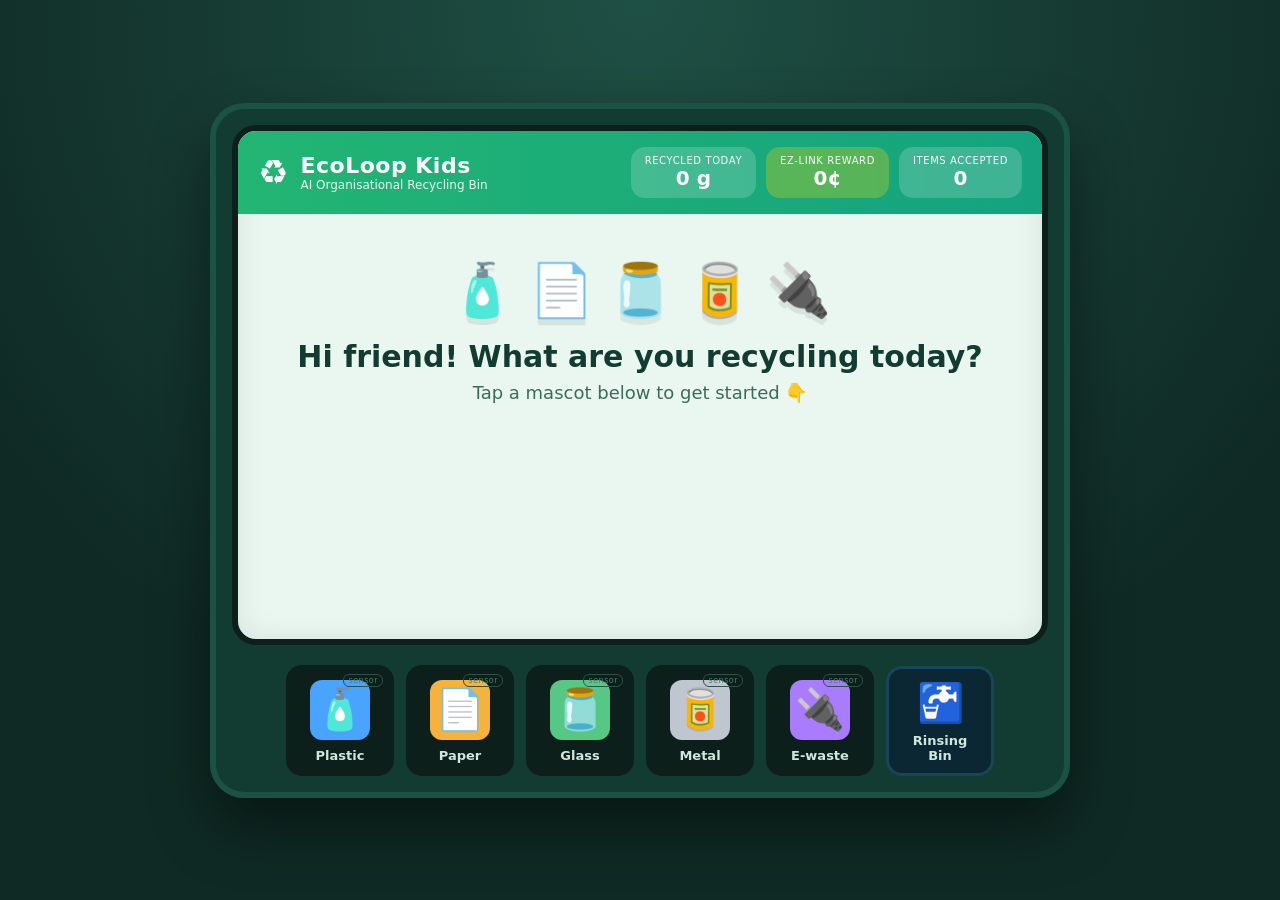
==== digital-prototype/kiosk/index.html @ 12c82b67 "add folder" ====
<!DOCTYPE html>
<html lang="en">
<head>
  <meta charset="UTF-8" />
  <meta name="viewport" content="width=device-width, initial-scale=1.0" />
  <title>EcoLoop Kids | AI Organisational Recycling Bin</title>
  <link rel="stylesheet" href="styles.css" />
</head>
<body>
  <div class="kiosk">
    <!-- ================= SCREEN ================= -->
    <div class="screen" id="screen">

      <!-- Top status bar -->
      <header class="statusbar">
        <div class="brand">
          <span class="leaf">♻️</span>
          <div>
            <h1>EcoLoop Kids</h1>
            <p>AI Organisational Recycling Bin</p>
          </div>
        </div>

        <div class="reward-panel">
          <div class="reward-block">
            <span class="reward-label">Recycled today</span>
            <span class="reward-value"><span id="totalWeight">0</span> g</span>
          </div>
          <div class="reward-block ezlink">
            <span class="reward-label">EZ-Link reward</span>
            <span class="reward-value"><span id="totalCents">0</span>¢</span>
          </div>
          <div class="reward-block count">
            <span class="reward-label">Items accepted</span>
            <span class="reward-value" id="acceptedCount">0</span>
          </div>
        </div>
      </header>

      <!-- Main stage -->
      <main class="stage" id="stage">

        <!-- Idle / welcome view -->
        <section class="view view-welcome active" id="viewWelcome">
          <div class="welcome-mascots">
            <span class="mini-mascot" style="--c:#4aa3ff">🧴</span>
            <span class="mini-mascot" style="--c:#f6b23b">📄</span>
            <span class="mini-mascot" style="--c:#57c785">🫙</span>
            <span class="mini-mascot" style="--c:#c0c6d0">🥫</span>
            <span class="mini-mascot" style="--c:#a97bff">🔌</span>
          </div>
          <h2>Hi friend! What are you recycling today?</h2>
          <p class="hint">Tap a mascot below to get started 👇</p>
        </section>

        <!-- Mascot detail view -->
        <section class="view view-mascot" id="viewMascot">
          <div class="mascot-card">
            <div class="mascot-avatar" id="mascotAvatar">🧴</div>
            <div class="mascot-info">
              <h2 id="mascotName">Pip the Pal</h2>
              <p class="mascot-material" id="mascotMaterial">Plastic</p>
              <p class="mascot-desc" id="mascotDesc"></p>
              <div class="mascot-examples" id="mascotExamples"></div>
            </div>
          </div>

          <!-- Clean choice -->
          <div class="item-check" id="itemCheck">
            <p class="check-q">Is your item clean and empty?</p>
            <div class="check-buttons">
              <button class="btn btn-clean" id="btnClean">✨ Yes, it's clean!</button>
              <button class="btn btn-dirty" id="btnDirty">😬 It's a bit dirty</button>
            </div>
          </div>

          <!-- Dispense (clean path) -->
          <div class="dispense-box hidden" id="dispenseBox">
            <p class="good-choice">🎉 Great choice!</p>
            <button class="btn btn-dispense" id="btnDispense">Click to dispense me!</button>
          </div>

          <!-- Dirty path -->
          <div class="wash-box hidden" id="washBox">
            <p class="dirty-alert" id="dirtyAlert"></p>
            <div class="wash-steps" id="washSteps"></div>
            <button class="btn btn-wash" id="btnWash">🚰 Take me to the rinsing bin</button>
          </div>

          <button class="btn btn-back" id="btnBack">← Back</button>
        </section>

        <!-- Washing animation view -->
        <section class="view view-wash" id="viewWashing">
          <div class="sink">
            <div class="tap">🚰</div>
            <div class="water" id="waterStream"></div>
            <div class="washing-mascot" id="washingMascot">🧴</div>
            <div class="bubbles" id="bubbles"></div>
          </div>
          <h2 id="washingText">Scrub scrub scrub...</h2>
          <div class="wash-progress"><div class="wash-progress-bar" id="washBar"></div></div>
          <button class="btn btn-dispense hidden" id="btnAfterWash">✨ All clean! Dispense me!</button>
        </section>

        <!-- Success / dispensing view -->
        <section class="view view-success" id="viewSuccess">
          <div class="confetti" id="confetti"></div>
          <div class="success-mascot" id="successMascot">🧴</div>
          <h2 id="successText">Thank you!</h2>
          <p class="weigh-line">Weighing... <strong><span id="itemWeight">0</span> g</strong></p>
          <p class="earn-line">You earned <strong>+<span id="itemCents">0</span>¢</strong> on your EZ-Link!</p>
          <div class="bin-open" id="binOpen">
            <div class="bin-lid" id="binLid"></div>
            <div class="bin-body">♻️</div>
          </div>
          <button class="btn btn-again" id="btnAgain">Recycle another item</button>
        </section>

      </main>
    </div>

    <!-- ================= PHYSICAL BINS ================= -->
    <div class="bins" id="bins">
      <div class="bin" data-material="plastic">
        <div class="bin-sensor">sensor</div>
        <div class="bin-face" style="--c:#4aa3ff">🧴</div>
        <span class="bin-label">Plastic</span>
      </div>
      <div class="bin" data-material="paper">
        <div class="bin-sensor">sensor</div>
        <div class="bin-face" style="--c:#f6b23b">📄</div>
        <span class="bin-label">Paper</span>
      </div>
      <div class="bin" data-material="glass">
        <div class="bin-sensor">sensor</div>
        <div class="bin-face" style="--c:#57c785">🫙</div>
        <span class="bin-label">Glass</span>
      </div>
      <div class="bin" data-material="metal">
        <div class="bin-sensor">sensor</div>
        <div class="bin-face" style="--c:#c0c6d0">🥫</div>
        <span class="bin-label">Metal</span>
      </div>
      <div class="bin" data-material="ewaste">
        <div class="bin-sensor">sensor</div>
        <div class="bin-face" style="--c:#a97bff">🔌</div>
        <span class="bin-label">E-waste</span>
      </div>

      <div class="rinse-bin" id="rinseBin">
        <div class="bin-face">🚰</div>
        <span class="bin-label">Rinsing<br>Bin</span>
      </div>
    </div>
  </div>

  <script src="app.js"></script>
</body>
</html>
---- digital-prototype/kiosk/styles.css ----
/* ============ EcoLoop Kids — AI Organisational Recycling Bin ============ */
* { margin: 0; padding: 0; box-sizing: border-box; }

:root {
  --bg: #0f2a24;
  --screen-bg: #eaf7f1;
  --ink: #123b31;
  --plastic: #4aa3ff;
  --paper: #f6b23b;
  --glass: #57c785;
  --metal: #c0c6d0;
  --ewaste: #a97bff;
  --accent: #22b573;
  --danger: #ff5a5a;
}

body {
  font-family: "Baloo 2", "Comic Sans MS", "Trebuchet MS", system-ui, sans-serif;
  background: radial-gradient(circle at 50% 0%, #1f5045 0%, #0f2a24 70%);
  min-height: 100vh;
  display: flex;
  align-items: center;
  justify-content: center;
  padding: 24px;
  color: var(--ink);
}

/* ---------- Kiosk shell ---------- */
.kiosk {
  width: 100%;
  max-width: 860px;
  background: #123b31;
  border-radius: 34px;
  padding: 22px;
  box-shadow: 0 30px 60px rgba(0,0,0,0.45), inset 0 0 0 6px #1c5245;
}

/* ---------- Screen ---------- */
.screen {
  background: var(--screen-bg);
  border-radius: 24px;
  overflow: hidden;
  border: 6px solid #0c1f1a;
  box-shadow: inset 0 0 30px rgba(0,0,0,0.08);
  min-height: 520px;
  display: flex;
  flex-direction: column;
}

/* ---------- Status bar ---------- */
.statusbar {
  display: flex;
  justify-content: space-between;
  align-items: center;
  gap: 12px;
  padding: 16px 20px;
  background: linear-gradient(90deg, #22b573, #14a37f);
  color: #fff;
  flex-wrap: wrap;
}
.brand { display: flex; align-items: center; gap: 12px; }
.brand .leaf { font-size: 34px; }
.brand h1 { font-size: 22px; letter-spacing: .5px; }
.brand p { font-size: 12px; opacity: .9; }

.reward-panel { display: flex; gap: 10px; }
.reward-block {
  background: rgba(255,255,255,0.18);
  border-radius: 14px;
  padding: 8px 14px;
  text-align: center;
  min-width: 84px;
  backdrop-filter: blur(2px);
}
.reward-block.ezlink { background: rgba(255, 214, 0, 0.28); }
.reward-label { display: block; font-size: 10px; text-transform: uppercase; letter-spacing: .6px; opacity: .95; }
.reward-value { display: block; font-size: 20px; font-weight: 800; }

/* ---------- Stage & views ---------- */
.stage { position: relative; flex: 1; padding: 26px; }
.view { display: none; animation: fadeUp .4s ease; }
.view.active { display: block; }

@keyframes fadeUp {
  from { opacity: 0; transform: translateY(14px); }
  to   { opacity: 1; transform: translateY(0); }
}

/* Welcome */
.view-welcome { text-align: center; padding-top: 20px; }
.welcome-mascots { display: flex; justify-content: center; gap: 14px; margin-bottom: 18px; }
.mini-mascot {
  font-size: 52px;
  filter: drop-shadow(0 6px 0 rgba(0,0,0,.08));
  animation: bob 2.4s ease-in-out infinite;
}
.mini-mascot:nth-child(2){ animation-delay:.2s } .mini-mascot:nth-child(3){ animation-delay:.4s }
.mini-mascot:nth-child(4){ animation-delay:.6s } .mini-mascot:nth-child(5){ animation-delay:.8s }
@keyframes bob { 0%,100%{ transform: translateY(0) } 50%{ transform: translateY(-12px) } }
.view-welcome h2 { font-size: 30px; color: var(--ink); margin-bottom: 8px; }
.hint { font-size: 18px; color: #3c6b5e; }

/* Mascot detail */
.mascot-card {
  display: flex; gap: 18px; align-items: center;
  background: #fff; border-radius: 20px; padding: 18px;
  box-shadow: 0 8px 20px rgba(0,0,0,.08);
}
.mascot-avatar {
  font-size: 84px; line-height: 1;
  animation: bob 2s ease-in-out infinite;
  min-width: 96px; text-align: center;
}
.mascot-info h2 { font-size: 26px; }
.mascot-material {
  display: inline-block; font-size: 12px; font-weight: 700;
  color: #fff; padding: 3px 10px; border-radius: 999px; margin: 4px 0 8px;
}
.mascot-desc { font-size: 16px; color: #33564b; line-height: 1.4; }
.mascot-examples { margin-top: 10px; display: flex; flex-wrap: wrap; gap: 6px; }
.example-chip {
  font-size: 12px; background: #eef6f2; color: #2d5a4b;
  padding: 4px 10px; border-radius: 999px; border: 1px solid #d6e8e0;
}

.item-check { margin-top: 20px; text-align: center; }
.check-q { font-size: 20px; font-weight: 700; margin-bottom: 12px; }
.check-buttons { display: flex; gap: 12px; justify-content: center; flex-wrap: wrap; }

.dispense-box, .wash-box { margin-top: 20px; text-align: center; }
.good-choice { font-size: 22px; font-weight: 800; color: var(--accent); margin-bottom: 12px; animation: pop .4s ease; }
@keyframes pop { from{ transform: scale(.6); opacity:0 } to{ transform: scale(1); opacity:1 } }

.dirty-alert {
  font-size: 20px; font-weight: 800; color: var(--danger);
  background: #ffe9e9; border: 2px dashed var(--danger);
  border-radius: 16px; padding: 12px; margin-bottom: 14px; animation: shake .5s;
}
@keyframes shake { 0%,100%{transform:translateX(0)} 25%{transform:translateX(-6px)} 75%{transform:translateX(6px)} }
.wash-steps { text-align: left; max-width: 460px; margin: 0 auto 14px; }
.wash-step {
  display: flex; gap: 10px; align-items: center;
  background: #fff; border-radius: 12px; padding: 10px 14px; margin-bottom: 8px;
  box-shadow: 0 4px 10px rgba(0,0,0,.05); font-size: 15px;
}
.wash-step .num {
  background: var(--plastic); color: #fff; font-weight: 800;
  width: 26px; height: 26px; border-radius: 50%;
  display: grid; place-items: center; flex-shrink: 0;
}

/* ---------- Buttons ---------- */
.btn {
  border: none; cursor: pointer; font-family: inherit;
  font-size: 18px; font-weight: 800; padding: 14px 24px;
  border-radius: 999px; color: #fff; transition: transform .12s ease, filter .12s ease;
  box-shadow: 0 6px 0 rgba(0,0,0,.15);
}
.btn:active { transform: translateY(4px); box-shadow: 0 2px 0 rgba(0,0,0,.15); }
.btn:hover { filter: brightness(1.06); }
.btn-clean { background: var(--accent); }
.btn-dirty { background: #ff9f43; }
.btn-dispense { background: var(--accent); font-size: 22px; padding: 16px 30px; }
.btn-wash { background: #3aa0e0; }
.btn-back {
  margin-top: 18px; background: #cfe0d8; color: #2d5a4b; box-shadow: 0 4px 0 rgba(0,0,0,.08);
  font-size: 15px; padding: 10px 18px;
}
.btn-again { background: var(--accent); margin-top: 18px; }

.hidden { display: none !important; }

/* ---------- Washing view ---------- */
.view-wash { text-align: center; }
.sink {
  position: relative; width: 220px; height: 180px; margin: 0 auto 12px;
  background: #dceef7; border-radius: 0 0 30px 30px;
  border: 4px solid #b7d6e6; overflow: hidden;
}
.tap { position: absolute; top: -6px; left: 50%; transform: translateX(-50%); font-size: 40px; z-index: 3; }
.water {
  position: absolute; top: 34px; left: 50%; transform: translateX(-50%);
  width: 10px; height: 0; background: linear-gradient(#7fc7ec, #4aa3ff);
  border-radius: 6px; z-index: 2;
}
.water.on { animation: pour .1s linear forwards; height: 90px; }
@keyframes pour { to { height: 90px; } }
.washing-mascot { position: absolute; bottom: 20px; left: 50%; transform: translateX(-50%); font-size: 64px; z-index: 2; animation: wiggle .5s ease-in-out infinite; }
@keyframes wiggle { 0%,100%{transform:translateX(-50%) rotate(-8deg)} 50%{transform:translateX(-50%) rotate(8deg)} }
.bubbles span {
  position: absolute; bottom: 30px; width: 14px; height: 14px; border-radius: 50%;
  background: rgba(255,255,255,.8); animation: rise 1.4s ease-in infinite;
}
@keyframes rise { from{ transform: translateY(0); opacity:.9 } to{ transform: translateY(-120px); opacity:0 } }

.wash-progress { width: 260px; height: 16px; background: #d5e8df; border-radius: 999px; margin: 12px auto; overflow: hidden; }
.wash-progress-bar { height: 100%; width: 0; background: linear-gradient(90deg, #4aa3ff, #22b573); transition: width .1s linear; }

/* ---------- Success view ---------- */
.view-success { text-align: center; position: relative; }
.success-mascot { font-size: 90px; animation: pop .5s ease, bob 2s ease-in-out infinite .5s; }
.view-success h2 { font-size: 28px; color: var(--accent); margin: 8px 0; }
.weigh-line { font-size: 18px; color: #33564b; }
.earn-line { font-size: 20px; color: #d98a00; margin-top: 4px; }

.bin-open { position: relative; width: 120px; height: 120px; margin: 16px auto 0; }
.bin-body {
  position: absolute; bottom: 0; width: 120px; height: 92px;
  background: #2f7d68; border-radius: 12px; display: grid; place-items: center;
  font-size: 44px; color: #fff;
}
.bin-lid {
  position: absolute; top: 0; left: 0; width: 120px; height: 22px;
  background: #245e50; border-radius: 8px; transform-origin: left center;
  transition: transform .5s ease;
}
.bin-open.open .bin-lid { transform: rotate(-60deg) translateY(-6px); }

.confetti { position: absolute; inset: 0; pointer-events: none; overflow: hidden; }
.confetti span {
  position: absolute; top: -10px; width: 10px; height: 14px; opacity: .9;
  animation: fall linear forwards;
}
@keyframes fall { to { transform: translateY(420px) rotate(360deg); opacity: 0; } }

/* ---------- Physical bins ---------- */
.bins {
  display: flex; gap: 12px; align-items: flex-end; justify-content: center;
  margin-top: 20px; flex-wrap: wrap;
}
.bin, .rinse-bin {
  position: relative; width: 108px; background: #0c1f1a;
  border-radius: 16px; padding: 12px 8px 10px; text-align: center;
  cursor: pointer; transition: transform .15s ease, box-shadow .2s ease;
  border: 3px solid transparent;
}
.bin:hover, .rinse-bin:hover { transform: translateY(-4px); }
.bin-face { font-size: 40px; display: block; }
.bin .bin-face {
  background: var(--c); width: 60px; height: 60px; margin: 0 auto;
  border-radius: 12px; display: grid; place-items: center;
}
.bin-label { display: block; margin-top: 8px; color: #cfe7dd; font-size: 13px; font-weight: 700; }
.bin-sensor {
  position: absolute; top: 6px; right: 8px; font-size: 8px; color: #4c7d6e;
  border: 1px solid #2c5346; border-radius: 6px; padding: 1px 4px; letter-spacing: .5px;
}
.rinse-bin { background: #0b2733; border-color: #17455a; }
.rinse-bin .bin-face { font-size: 38px; }

/* Active / lit-up bin */
.bin.lit {
  border-color: #ffe14d;
  box-shadow: 0 0 0 4px rgba(255,225,77,.35), 0 0 30px rgba(255,225,77,.6);
  animation: glow 1s ease-in-out infinite alternate;
}
.rinse-bin.lit {
  border-color: #4aa3ff;
  box-shadow: 0 0 0 4px rgba(74,163,255,.35), 0 0 30px rgba(74,163,255,.6);
  animation: glow 1s ease-in-out infinite alternate;
}
@keyframes glow { from{ filter: brightness(1) } to{ filter: brightness(1.25) } }
.bin.sensor-active .bin-sensor { background:#22b573; color:#fff; border-color:#22b573; }

@media (max-width: 640px) {
  .reward-panel { width: 100%; justify-content: space-between; }
  .bin, .rinse-bin { width: 88px; }
  .bin .bin-face { width: 48px; height: 48px; font-size: 30px; }
}
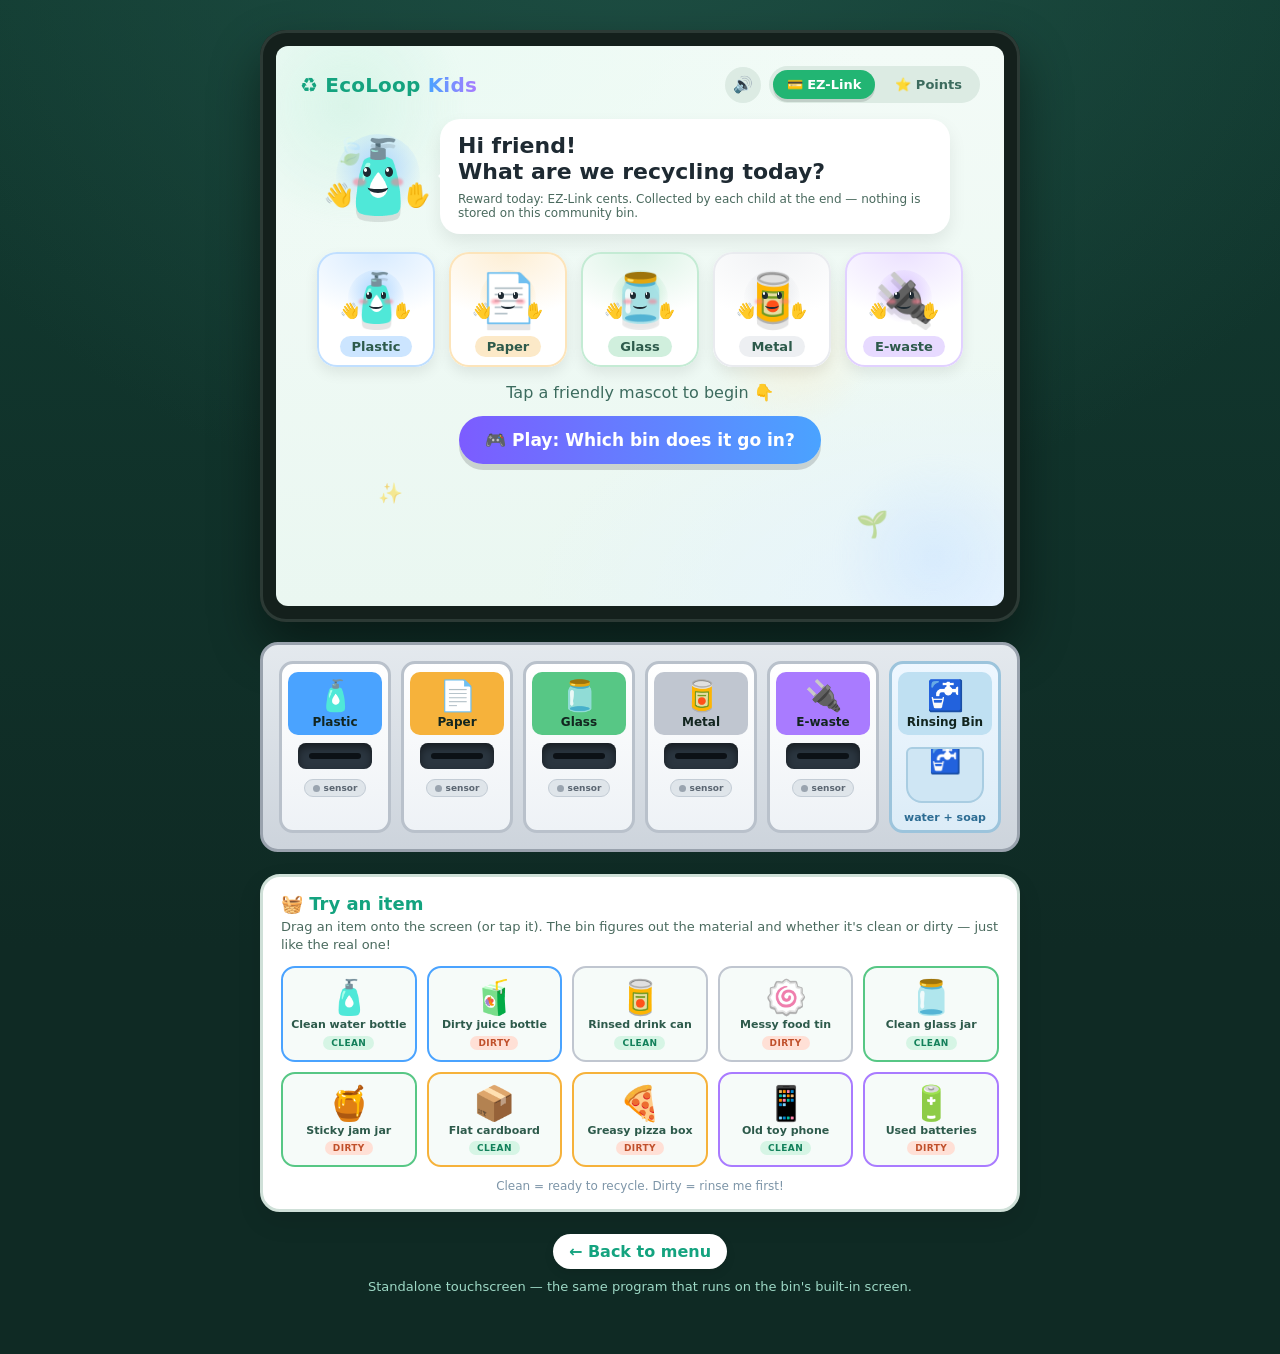
==== commit 17fc376c: "adding a game" ====
--- a/digital-prototype/kiosk/index.html
+++ b/digital-prototype/kiosk/index.html
@@ -3,158 +3,277 @@
 <head>
   <meta charset="UTF-8" />
   <meta name="viewport" content="width=device-width, initial-scale=1.0" />
-  <title>EcoLoop Kids | AI Organisational Recycling Bin</title>
+  <title>EcoLoop Kids | Touchscreen (standalone)</title>
+  <!-- Reuse the exact program styles from the bin screen, then add a standalone frame -->
+  <link rel="stylesheet" href="../bin/bin.css" />
   <link rel="stylesheet" href="styles.css" />
 </head>
-<body>
-  <div class="kiosk">
-    <!-- ================= SCREEN ================= -->
-    <div class="screen" id="screen">
-
-      <!-- Top status bar -->
-      <header class="statusbar">
-        <div class="brand">
-          <span class="leaf">♻️</span>
-          <div>
-            <h1>EcoLoop Kids</h1>
-            <p>AI Organisational Recycling Bin</p>
+<body class="kiosk-standalone">
+  <div class="kiosk-shell">
+
+    <!-- The standalone touchscreen mirrors the bin's built-in screen 1:1 -->
+    <div class="screen-bezel">
+      <div class="screen-glass" id="screenGlass">
+
+        <!-- ===== PROGRAM (identical to the bin screen) ===== -->
+        <div class="program" id="program">
+
+          <!-- Soft animated backdrop shared by all screens -->
+          <div class="scr-bg" aria-hidden="true">
+            <span class="blob b1"></span>
+            <span class="blob b2"></span>
+            <span class="blob b3"></span>
+            <span class="float f1">🍃</span>
+            <span class="float f2">♻️</span>
+            <span class="float f3">✨</span>
+            <span class="float f4">🌱</span>
           </div>
-        </div>
-
-        <div class="reward-panel">
-          <div class="reward-block">
-            <span class="reward-label">Recycled today</span>
-            <span class="reward-value"><span id="totalWeight">0</span> g</span>
-          </div>
-          <div class="reward-block ezlink">
-            <span class="reward-label">EZ-Link reward</span>
-            <span class="reward-value"><span id="totalCents">0</span>¢</span>
-          </div>
-          <div class="reward-block count">
-            <span class="reward-label">Items accepted</span>
-            <span class="reward-value" id="acceptedCount">0</span>
-          </div>
-        </div>
-      </header>
-
-      <!-- Main stage -->
-      <main class="stage" id="stage">
-
-        <!-- Idle / welcome view -->
-        <section class="view view-welcome active" id="viewWelcome">
-          <div class="welcome-mascots">
-            <span class="mini-mascot" style="--c:#4aa3ff">🧴</span>
-            <span class="mini-mascot" style="--c:#f6b23b">📄</span>
-            <span class="mini-mascot" style="--c:#57c785">🫙</span>
-            <span class="mini-mascot" style="--c:#c0c6d0">🥫</span>
-            <span class="mini-mascot" style="--c:#a97bff">🔌</span>
-          </div>
-          <h2>Hi friend! What are you recycling today?</h2>
-          <p class="hint">Tap a mascot below to get started 👇</p>
-        </section>
-
-        <!-- Mascot detail view -->
-        <section class="view view-mascot" id="viewMascot">
-          <div class="mascot-card">
-            <div class="mascot-avatar" id="mascotAvatar">🧴</div>
-            <div class="mascot-info">
-              <h2 id="mascotName">Pip the Pal</h2>
-              <p class="mascot-material" id="mascotMaterial">Plastic</p>
-              <p class="mascot-desc" id="mascotDesc"></p>
-              <div class="mascot-examples" id="mascotExamples"></div>
-            </div>
-          </div>
-
-          <!-- Clean choice -->
-          <div class="item-check" id="itemCheck">
-            <p class="check-q">Is your item clean and empty?</p>
-            <div class="check-buttons">
-              <button class="btn btn-clean" id="btnClean">✨ Yes, it's clean!</button>
-              <button class="btn btn-dirty" id="btnDirty">😬 It's a bit dirty</button>
-            </div>
-          </div>
-
-          <!-- Dispense (clean path) -->
-          <div class="dispense-box hidden" id="dispenseBox">
-            <p class="good-choice">🎉 Great choice!</p>
-            <button class="btn btn-dispense" id="btnDispense">Click to dispense me!</button>
-          </div>
-
-          <!-- Dirty path -->
-          <div class="wash-box hidden" id="washBox">
-            <p class="dirty-alert" id="dirtyAlert"></p>
-            <div class="wash-steps" id="washSteps"></div>
-            <button class="btn btn-wash" id="btnWash">🚰 Take me to the rinsing bin</button>
-          </div>
-
-          <button class="btn btn-back" id="btnBack">← Back</button>
-        </section>
-
-        <!-- Washing animation view -->
-        <section class="view view-wash" id="viewWashing">
-          <div class="sink">
-            <div class="tap">🚰</div>
-            <div class="water" id="waterStream"></div>
-            <div class="washing-mascot" id="washingMascot">🧴</div>
-            <div class="bubbles" id="bubbles"></div>
-          </div>
-          <h2 id="washingText">Scrub scrub scrub...</h2>
-          <div class="wash-progress"><div class="wash-progress-bar" id="washBar"></div></div>
-          <button class="btn btn-dispense hidden" id="btnAfterWash">✨ All clean! Dispense me!</button>
-        </section>
-
-        <!-- Success / dispensing view -->
-        <section class="view view-success" id="viewSuccess">
-          <div class="confetti" id="confetti"></div>
-          <div class="success-mascot" id="successMascot">🧴</div>
-          <h2 id="successText">Thank you!</h2>
-          <p class="weigh-line">Weighing... <strong><span id="itemWeight">0</span> g</strong></p>
-          <p class="earn-line">You earned <strong>+<span id="itemCents">0</span>¢</strong> on your EZ-Link!</p>
-          <div class="bin-open" id="binOpen">
-            <div class="bin-lid" id="binLid"></div>
-            <div class="bin-body">♻️</div>
-          </div>
-          <button class="btn btn-again" id="btnAgain">Recycle another item</button>
-        </section>
-
-      </main>
-    </div>
-
-    <!-- ================= PHYSICAL BINS ================= -->
-    <div class="bins" id="bins">
-      <div class="bin" data-material="plastic">
-        <div class="bin-sensor">sensor</div>
-        <div class="bin-face" style="--c:#4aa3ff">🧴</div>
-        <span class="bin-label">Plastic</span>
-      </div>
-      <div class="bin" data-material="paper">
-        <div class="bin-sensor">sensor</div>
-        <div class="bin-face" style="--c:#f6b23b">📄</div>
-        <span class="bin-label">Paper</span>
-      </div>
-      <div class="bin" data-material="glass">
-        <div class="bin-sensor">sensor</div>
-        <div class="bin-face" style="--c:#57c785">🫙</div>
-        <span class="bin-label">Glass</span>
-      </div>
-      <div class="bin" data-material="metal">
-        <div class="bin-sensor">sensor</div>
-        <div class="bin-face" style="--c:#c0c6d0">🥫</div>
-        <span class="bin-label">Metal</span>
-      </div>
-      <div class="bin" data-material="ewaste">
-        <div class="bin-sensor">sensor</div>
-        <div class="bin-face" style="--c:#a97bff">🔌</div>
-        <span class="bin-label">E-waste</span>
-      </div>
-
-      <div class="rinse-bin" id="rinseBin">
-        <div class="bin-face">🚰</div>
-        <span class="bin-label">Rinsing<br>Bin</span>
+
+          <!-- Floating "Good job!" praise pop -->
+          <div class="praise-pop" id="praisePop" aria-live="polite"></div>
+
+          <!-- IDLE / WELCOME -->
+          <section class="view view-idle active" id="view-idle">
+            <div class="scr-topline">
+              <span class="scr-logo">♻️ EcoLoop <span class="logo-kids">Kids</span></span>
+              <div class="topline-right">
+                <button class="sound-btn" id="soundBtn" aria-label="Sound on">🔊</button>
+                <div class="mode-toggle" title="Choose the reward for today">
+                  <button class="mode-btn on" data-mode="ezlink">💳 EZ-Link</button>
+                  <button class="mode-btn" data-mode="points">⭐ Points</button>
+                </div>
+              </div>
+            </div>
+
+            <div class="welcome-hero">
+              <div class="hero-char" id="heroChar"></div>
+              <div class="hero-speech">
+                <h2 class="welcome-title">Hi friend! <br>What are we recycling today?</h2>
+                <p class="mode-note" id="modeNote"></p>
+              </div>
+            </div>
+
+            <div class="welcome-mascots">
+              <button class="welcome-item" data-open="plastic" style="--c:#4aa3ff">
+                <span class="welcome-char" data-open="plastic"></span>
+                <span class="welcome-label">Plastic</span>
+              </button>
+              <button class="welcome-item" data-open="paper" style="--c:#f6b23b">
+                <span class="welcome-char" data-open="paper"></span>
+                <span class="welcome-label">Paper</span>
+              </button>
+              <button class="welcome-item" data-open="glass" style="--c:#57c785">
+                <span class="welcome-char" data-open="glass"></span>
+                <span class="welcome-label">Glass</span>
+              </button>
+              <button class="welcome-item" data-open="metal" style="--c:#c0c6d0">
+                <span class="welcome-char" data-open="metal"></span>
+                <span class="welcome-label">Metal</span>
+              </button>
+              <button class="welcome-item" data-open="ewaste" style="--c:#a97bff">
+                <span class="welcome-char" data-open="ewaste"></span>
+                <span class="welcome-label">E-waste</span>
+              </button>
+            </div>
+            <p class="hint">Tap a friendly mascot to begin 👇</p>
+
+            <div class="idle-actions">
+              <button class="btn btn-game" id="btnPlayGame">🎮 Play: Which bin does it go in?</button>
+            </div>
+          </section>
+
+          <!-- MASCOT DETAIL -->
+          <section class="view view-mascot" id="view-mascot">
+            <div class="mascot-card">
+              <div class="mascot-char" id="mascotChar"></div>
+              <div class="mascot-info">
+                <h2 id="mascotName">Pip the Pal</h2>
+                <span class="mascot-material" id="mascotMaterial">Plastic</span>
+                <p class="mascot-desc" id="mascotDesc"></p>
+                <div class="mascot-examples" id="mascotExamples"></div>
+              </div>
+            </div>
+
+            <!-- How to spot this material -->
+            <div class="identify-card">
+              <span class="identify-icon">🔍</span>
+              <div>
+                <span class="identify-label">How to spot me</span>
+                <div class="clue-chips" id="clueChips"></div>
+                <p class="identify-text" id="identifyText"></p>
+              </div>
+            </div>
+
+            <!-- Daily fun fact -->
+            <div class="fact-card">
+              <span class="fact-star">💡</span>
+              <div>
+                <span class="fact-label">Fun fact of the day</span>
+                <p class="fact-text" id="factText"></p>
+              </div>
+            </div>
+
+            <!-- Clean choice -->
+            <div class="item-check" id="itemCheck">
+              <p class="check-q">Is your item clean and empty?</p>
+              <div class="check-buttons">
+                <button class="btn btn-clean" id="btnClean">✨ Yes, it's clean!</button>
+                <button class="btn btn-dirty" id="btnDirty">😬 A bit dirty</button>
+              </div>
+            </div>
+
+            <!-- Clean -> dispense -->
+            <div class="dispense-box hidden" id="dispenseBox">
+              <p class="good-choice">🎉 Great choice!</p>
+              <button class="btn btn-dispense" id="btnDispense">Pop me in the bin!</button>
+            </div>
+
+            <!-- Dirty -> wash -->
+            <div class="wash-box hidden" id="washBox">
+              <p class="dirty-alert" id="dirtyAlert"></p>
+              <div class="wash-steps" id="washSteps"></div>
+              <button class="btn btn-wash" id="btnWash">🚰 Take me to the rinsing bin</button>
+            </div>
+
+            <button class="btn btn-back" id="btnBack">← Back</button>
+          </section>
+
+          <!-- SORTING MINI-GAME: "Which bin does it go in?" -->
+          <section class="view view-game" id="view-game">
+            <div class="game-top">
+              <h2 class="game-title">Which bin does it go in?</h2>
+              <div class="game-score">
+                <span class="game-stars" id="gameStars"></span>
+                <span class="game-star-label" id="gameStarLabel">Sort to earn stars!</span>
+              </div>
+            </div>
+
+            <div class="game-item-card">
+              <span class="game-item-emoji" id="gameItemEmoji">🧴</span>
+              <span class="game-item-label" id="gameItemLabel">Clean water bottle</span>
+            </div>
+
+            <p class="game-ask">Tap the material you think it is 👇</p>
+            <div class="game-choices" id="gameChoices"></div>
+
+            <p class="game-feedback" id="gameFeedback" aria-live="polite"></p>
+
+            <div class="game-buttons">
+              <button class="btn btn-dispense hidden" id="gameNext">Next item →</button>
+              <button class="btn btn-back" id="gameExit">← Done playing</button>
+            </div>
+          </section>
+
+          <!-- WASHING -->
+          <section class="view view-washing" id="view-washing">
+            <div class="sink">
+              <div class="tap">🚰</div>
+              <div class="water" id="waterStream"></div>
+              <div class="washing-char" id="washingChar"></div>
+              <div class="bubbles" id="bubbles"></div>
+            </div>
+            <h2 id="washingText">Scrub scrub scrub...</h2>
+            <div class="wash-progress"><div class="wash-progress-bar" id="washBar"></div></div>
+            <button class="btn btn-dispense hidden" id="btnAfterWash">✨ All clean! Pop me in!</button>
+          </section>
+
+          <!-- REWARD (weighed, not yet collected) -->
+          <section class="view view-reward" id="view-reward">
+            <div class="confetti" id="confetti"></div>
+            <div class="reward-char" id="rewardChar"></div>
+            <h2 id="rewardText">Thank you!</h2>
+            <p class="weigh-line">Weighing... <strong><span id="itemWeight">0</span> g</strong></p>
+            <div class="reward-earned">
+              <span class="reward-earned-label" id="rewardValueLabel">EZ-Link cents</span>
+              <span class="reward-earned-value">+<span id="itemReward">0</span></span>
+            </div>
+            <button class="btn btn-again" id="btnToCollect">Collect my reward →</button>
+          </section>
+
+          <!-- COLLECT INCENTIVE INTERFACE -->
+          <section class="view view-collect" id="view-collect">
+            <div class="collect-icon" id="collectIcon">💳</div>
+            <h2 id="collectTitle">Tap your EZ-Link card</h2>
+            <p class="collect-how" id="collectHow"></p>
+            <div class="collect-amount-wrap">
+              <span class="collect-amount-label">Ready to collect</span>
+              <span class="collect-amount" id="collectAmount">0</span>
+            </div>
+            <div class="collect-reader" id="collectReader">
+              <div class="reader-pad">📡</div>
+              <span class="reader-hint">reader</span>
+            </div>
+            <button class="btn btn-dispense" id="btnDoCollect">Collect my reward</button>
+            <p class="community-note">This is a shared community bin — rewards are not stored here.</p>
+          </section>
+
+          <!-- DONE -->
+          <section class="view view-done" id="view-done">
+            <div class="confetti" id="confettiDone"></div>
+            <div class="done-char" id="doneChar"></div>
+            <h2 class="done-h" id="doneMsg">Collected!</h2>
+            <p class="done-sub" id="doneSub"></p>
+            <button class="btn btn-again" id="btnAgain">🔁 Recycle another item</button>
+          </section>
+
+        </div>
+        <!-- ===== /PROGRAM ===== -->
+
       </div>
     </div>
+
+    <!-- Compact bin strip: the program's stations live here so the same
+         logic (light up, open slot, rinsing) works on the standalone too. -->
+    <div class="bin-strip">
+      <div class="bin-row" id="binRow">
+        <div class="station" data-material="plastic" style="--c:#4aa3ff">
+          <div class="station-head"><span class="station-emoji">🧴</span><span class="station-name">Plastic</span></div>
+          <div class="station-slot"><span class="slot-mouth"></span></div>
+          <div class="sensor"><span class="sensor-dot"></span>sensor</div>
+        </div>
+        <div class="station" data-material="paper" style="--c:#f6b23b">
+          <div class="station-head"><span class="station-emoji">📄</span><span class="station-name">Paper</span></div>
+          <div class="station-slot"><span class="slot-mouth"></span></div>
+          <div class="sensor"><span class="sensor-dot"></span>sensor</div>
+        </div>
+        <div class="station" data-material="glass" style="--c:#57c785">
+          <div class="station-head"><span class="station-emoji">🫙</span><span class="station-name">Glass</span></div>
+          <div class="station-slot"><span class="slot-mouth"></span></div>
+          <div class="sensor"><span class="sensor-dot"></span>sensor</div>
+        </div>
+        <div class="station" data-material="metal" style="--c:#c0c6d0">
+          <div class="station-head"><span class="station-emoji">🥫</span><span class="station-name">Metal</span></div>
+          <div class="station-slot"><span class="slot-mouth"></span></div>
+          <div class="sensor"><span class="sensor-dot"></span>sensor</div>
+        </div>
+        <div class="station" data-material="ewaste" style="--c:#a97bff">
+          <div class="station-head"><span class="station-emoji">🔌</span><span class="station-name">E-waste</span></div>
+          <div class="station-slot"><span class="slot-mouth"></span></div>
+          <div class="sensor"><span class="sensor-dot"></span>sensor</div>
+        </div>
+        <div class="station rinse" data-material="rinse">
+          <div class="station-head"><span class="station-emoji">🚰</span><span class="station-name">Rinsing Bin</span></div>
+          <div class="sink-basin"><div class="tap">🚰</div><div class="sink-water" id="sinkWater"></div></div>
+          <div class="rinse-note">water + soap</div>
+        </div>
+      </div>
+    </div>
+
+    <!-- Practice item tray (same as the bin) -->
+    <aside class="tray-panel">
+      <div class="tray-header">
+        <h3>🧺 Try an item</h3>
+        <p>Drag an item onto the screen (or tap it). The bin figures out the material and whether it's clean or dirty — just like the real one!</p>
+      </div>
+      <div class="item-tray" id="itemTray"></div>
+      <p class="tray-hint">Clean = ready to recycle. Dirty = rinse me first!</p>
+    </aside>
+
+    <a class="home-link" href="../index.html">← Back to menu</a>
+    <p class="caption">Standalone touchscreen — the same program that runs on the bin's built-in screen.</p>
   </div>
 
-  <script src="app.js"></script>
+  <!-- Reuse the exact program logic from the bin screen -->
+  <script src="../bin/bin.js"></script>
 </body>
 </html>
--- a/digital-prototype/bin/bin.css
+++ b/digital-prototype/bin/bin.css
@@ -0,0 +1,748 @@
+/* ========= EcoLoop Kids — Community Recycling Bin (digital render) ========= */
+* { margin: 0; padding: 0; box-sizing: border-box; }
+
+:root {
+  --metal-1: #cfd6de;
+  --metal-2: #aeb6c0;
+  --metal-3: #8b95a1;
+  --ink: #1e2a32;
+  --screen-bg: #eaf7f1;
+  --accent: #22b573;
+  --danger: #ff5a5a;
+}
+
+body {
+  font-family: "Baloo 2", "Comic Sans MS", "Trebuchet MS", system-ui, sans-serif;
+  background: linear-gradient(#dff1fb 0%, #eaf7f1 55%, #f3efee 100%);
+  min-height: 100vh;
+  color: var(--ink);
+  display: flex;
+  justify-content: center;
+}
+
+.room {
+  width: 100%;
+  max-width: 1180px;
+  padding: 30px 20px 60px;
+  position: relative;
+  display: flex;
+  flex-direction: column;
+  align-items: center;
+}
+
+.floor {
+  position: absolute;
+  left: 0; right: 0; bottom: 0;
+  height: 240px;
+  background: linear-gradient(#cfe4d8, #b6d3c6);
+  z-index: 0;
+}
+
+/* ================= THE UNIT ================= */
+.unit {
+  position: relative;
+  z-index: 1;
+  width: 100%;
+  max-width: 1080px;
+  filter: drop-shadow(0 30px 40px rgba(0,0,0,.25));
+}
+
+/* ---- Curved hood on top (now bigger to host the large screen) ---- */
+.hood {
+  position: relative;
+  padding: 30px 30px 34px;
+  background: linear-gradient(180deg, var(--metal-1), var(--metal-2));
+  border-radius: 60px 60px 24px 24px / 46px 46px 24px 24px;
+  border: 3px solid #99a2ad;
+  overflow: hidden;
+}
+.hood-shade {
+  position: absolute; inset: 0;
+  background: radial-gradient(120% 90% at 50% -20%, rgba(255,255,255,.65), transparent 60%);
+  border-radius: inherit;
+  pointer-events: none;
+}
+
+/* ---- Mounted screen (MUCH bigger) ---- */
+.screen-mount {
+  position: relative;
+  display: flex; flex-direction: column; align-items: center;
+  z-index: 2;
+}
+.screen-bezel {
+  width: 100%;
+  max-width: 760px;
+  background: #14201c;
+  border-radius: 22px;
+  padding: 14px;
+  box-shadow: 0 14px 26px rgba(0,0,0,.35), inset 0 0 0 3px #2c3a35;
+}
+.screen-glass {
+  width: 100%;
+  height: 540px;
+  background:
+    radial-gradient(120% 80% at 15% 0%, #eafaf3 0%, transparent 55%),
+    radial-gradient(120% 80% at 100% 100%, #e6f3ff 0%, transparent 55%),
+    linear-gradient(180deg, #f3fbf7 0%, #eaf7f1 100%);
+  border-radius: 12px;
+  overflow: hidden;
+  position: relative;
+}
+
+/* ---------- Soft animated backdrop (behind every view) ---------- */
+.scr-bg { position: absolute; inset: 0; overflow: hidden; pointer-events: none; z-index: 0; }
+.scr-bg .blob {
+  position: absolute; border-radius: 50%; filter: blur(6px); opacity: .35;
+  animation: drift 16s ease-in-out infinite;
+}
+.scr-bg .b1 { width: 240px; height: 240px; top: -60px; left: -50px;
+  background: radial-gradient(circle, #b8ecd6, transparent 70%); }
+.scr-bg .b2 { width: 200px; height: 200px; bottom: -50px; right: -30px;
+  background: radial-gradient(circle, #bcdcff, transparent 70%); animation-delay: -5s; }
+.scr-bg .b3 { width: 160px; height: 160px; top: 40%; left: 60%;
+  background: radial-gradient(circle, #ffe6b8, transparent 70%); animation-delay: -9s; }
+@keyframes drift {
+  0%,100% { transform: translate(0,0) scale(1); }
+  50% { transform: translate(18px,-14px) scale(1.08); }
+}
+.scr-bg .float {
+  position: absolute; font-size: 26px; opacity: .5;
+  animation: floaty 9s ease-in-out infinite;
+}
+.scr-bg .f1 { top: 16%; left: 8%; animation-delay: 0s; }
+.scr-bg .f2 { top: 24%; right: 10%; font-size: 22px; animation-delay: -2.5s; }
+.scr-bg .f3 { bottom: 18%; left: 14%; font-size: 20px; animation-delay: -4s; }
+.scr-bg .f4 { bottom: 12%; right: 16%; animation-delay: -6.5s; }
+@keyframes floaty {
+  0%,100% { transform: translateY(0) rotate(-6deg); }
+  50% { transform: translateY(-14px) rotate(8deg); }
+}
+
+/* keep the program content above the backdrop */
+.program > .view, .program > .praise-pop { z-index: 1; }
+.screen-neck {
+  width: 90px; height: 26px;
+  background: linear-gradient(var(--metal-3), var(--metal-2));
+  border-radius: 0 0 10px 10px;
+  margin-top: 6px;
+}
+
+/* ================= PROGRAM (inside the screen) ================= */
+.program { position: absolute; inset: 0; }
+.view {
+  position: absolute; inset: 0;
+  padding: 20px 24px;
+  display: none;
+  flex-direction: column;
+  overflow-y: auto;
+}
+.view.active { display: flex; animation: fadeUp .35s ease; }
+@keyframes fadeUp { from { opacity: 0; transform: translateY(12px) } to { opacity: 1; transform: translateY(0) } }
+
+/* ---------- Idle / welcome ---------- */
+.view-idle { justify-content: flex-start; }
+.scr-topline { display: flex; justify-content: space-between; align-items: center; gap: 10px; }
+.scr-logo { font-weight: 900; color: #14a37f; font-size: 20px; letter-spacing: .2px; }
+.logo-kids {
+  background: linear-gradient(90deg, #4aa3ff, #a97bff);
+  -webkit-background-clip: text; background-clip: text; color: transparent;
+}
+
+.mode-toggle { display: flex; gap: 6px; background: #dcebe3; border-radius: 999px; padding: 4px; }
+.mode-btn {
+  border: none; cursor: pointer; font-family: inherit; font-weight: 800; font-size: 13px;
+  padding: 7px 14px; border-radius: 999px; background: transparent; color: #3c6b5e;
+  transition: background .15s ease, color .15s ease;
+}
+.mode-btn.on { background: var(--accent); color: #fff; box-shadow: 0 3px 0 rgba(0,0,0,.12); }
+
+.mode-note { font-size: 12px; color: #4a6a5e; margin-top: 6px; }
+
+/* hero: friendly mascot + speech bubble */
+.welcome-hero {
+  display: flex; align-items: center; gap: 14px;
+  margin: 16px auto 18px; max-width: 620px;
+}
+.hero-char { flex-shrink: 0; display: grid; place-items: center; }
+.hero-speech {
+  position: relative;
+  background: #fff; border-radius: 20px; padding: 14px 18px;
+  box-shadow: 0 8px 18px rgba(0,0,0,.08);
+  flex: 1;
+}
+.hero-speech::before {
+  content: ""; position: absolute; left: -12px; top: 50%; transform: translateY(-50%);
+  border: 10px solid transparent; border-right-color: #fff;
+}
+.welcome-title { text-align: left; font-size: 22px; line-height: 1.2; color: var(--ink); }
+
+.welcome-mascots {
+  display: flex; justify-content: center; gap: 14px; flex-wrap: wrap; margin-bottom: 10px;
+}
+.welcome-item {
+  border: none; cursor: pointer; font-family: inherit;
+  border-radius: 20px; padding: 14px 10px 10px; width: 118px;
+  display: flex; flex-direction: column; align-items: center; gap: 6px;
+  /* soft tint of the material colour so each card has personality */
+  background:
+    radial-gradient(120% 80% at 50% 0%, color-mix(in srgb, var(--c) 22%, #fff) 0%, #fff 70%);
+  box-shadow: 0 6px 14px rgba(0,0,0,.08), inset 0 0 0 2px color-mix(in srgb, var(--c) 35%, #fff);
+  transition: transform .15s ease, box-shadow .2s ease;
+  animation: cardIn .5s ease both;
+}
+/* staggered entrance so the row "pops in" playfully */
+.welcome-item:nth-child(1){ animation-delay: .05s }
+.welcome-item:nth-child(2){ animation-delay: .12s }
+.welcome-item:nth-child(3){ animation-delay: .19s }
+.welcome-item:nth-child(4){ animation-delay: .26s }
+.welcome-item:nth-child(5){ animation-delay: .33s }
+@keyframes cardIn { from { opacity: 0; transform: translateY(16px) scale(.9); } to { opacity: 1; transform: none; } }
+.welcome-item:hover {
+  transform: translateY(-8px) rotate(-1deg);
+  box-shadow: 0 14px 24px rgba(0,0,0,.16), inset 0 0 0 2px var(--c);
+}
+.welcome-item:active { transform: translateY(-2px) scale(.97); }
+.welcome-label {
+  font-size: 13px; font-weight: 800; color: #2d5a4b;
+  background: color-mix(in srgb, var(--c) 28%, #fff);
+  padding: 3px 12px; border-radius: 999px;
+}
+.hint {
+  text-align: center; font-size: 16px; color: #3c6b5e; margin-top: 6px;
+  animation: hintPulse 1.8s ease-in-out infinite;
+}
+@keyframes hintPulse { 0%,100%{ transform: translateY(0); opacity:.85 } 50%{ transform: translateY(3px); opacity:1 } }
+
+/* ---------- Cute humanised mascot character ---------- */
+.char {
+  position: relative;
+  width: var(--size); height: var(--size);
+  display: grid; place-items: center;
+  animation: bob 2.2s ease-in-out infinite;
+}
+@keyframes bob { 0%,100%{ transform: translateY(0) } 50%{ transform: translateY(-8px) } }
+
+.char-body {
+  font-size: calc(var(--size) * 0.74);
+  line-height: 1;
+  filter: drop-shadow(0 6px 0 rgba(0,0,0,.10));
+}
+/* soft coloured halo so each mascot reads as a "character" */
+.char::before {
+  content: ""; position: absolute; inset: 6%;
+  background: radial-gradient(circle at 50% 40%, color-mix(in srgb, var(--c) 45%, #fff) 0%, transparent 70%);
+  border-radius: 50%;
+  z-index: -1;
+}
+
+/* face overlay */
+.char-face { position: absolute; inset: 0; pointer-events: none; }
+.char-face .eye {
+  position: absolute; top: 40%;
+  width: calc(var(--size) * 0.09); height: calc(var(--size) * 0.11);
+  background: #1e2a32; border-radius: 50%;
+  animation: blink 4s infinite;
+}
+.char-face .eye.left  { left: 34%; }
+.char-face .eye.right { right: 34%; }
+/* little white sparkle in each eye */
+.char-face .eye::after {
+  content: ""; position: absolute; top: 12%; left: 18%;
+  width: 34%; height: 34%; background: #fff; border-radius: 50%;
+}
+@keyframes blink {
+  0%, 92%, 100% { transform: scaleY(1); }
+  95% { transform: scaleY(0.15); }
+}
+.char-face .cheek {
+  position: absolute; top: 52%;
+  width: calc(var(--size) * 0.13); height: calc(var(--size) * 0.08);
+  background: rgba(255,120,140,.55); border-radius: 50%;
+  filter: blur(1px);
+}
+.char-face .cheek.left  { left: 24%; }
+.char-face .cheek.right { right: 24%; }
+.char-face .smile {
+  position: absolute; top: 55%; left: 50%; transform: translateX(-50%);
+  width: calc(var(--size) * 0.22); height: calc(var(--size) * 0.12);
+  border: 0 solid #1e2a32;
+  border-bottom-width: calc(var(--size) * 0.045);
+  border-radius: 0 0 60% 60%;
+}
+/* little waving arms */
+.char-arm {
+  position: absolute; font-size: calc(var(--size) * 0.24); bottom: 16%; z-index: 2;
+}
+.char-arm.left  { left: -6%; transform-origin: bottom right; animation: wave 1.4s ease-in-out infinite; }
+.char-arm.right { right: -6%; }
+@keyframes wave { 0%,100%{ transform: rotate(-8deg) } 50%{ transform: rotate(18deg) } }
+
+/* per-material tiny personality tweaks */
+.m-ewaste .char-body { animation: zap 1.6s steps(2) infinite; }
+@keyframes zap { 0%,100%{ filter: drop-shadow(0 6px 0 rgba(0,0,0,.1)) } 50%{ filter: drop-shadow(0 0 8px #d8b4ff) } }
+
+/* on the welcome cards, give each mascot its own gentle bounce rhythm
+   so the row feels lively (but calm) — invites little kids to tap */
+.welcome-item:nth-child(2) .char { animation-duration: 2.5s; }
+.welcome-item:nth-child(3) .char { animation-duration: 1.9s; }
+.welcome-item:nth-child(4) .char { animation-duration: 2.7s; }
+.welcome-item:nth-child(5) .char { animation-duration: 2.1s; }
+.welcome-item:hover .char { animation-duration: .6s; }
+
+/* ---------- Mascot detail ---------- */
+.mascot-card {
+  display: flex; gap: 18px; align-items: center;
+  background: #fff; border-radius: 20px; padding: 16px 18px;
+  box-shadow: 0 8px 20px rgba(0,0,0,.08);
+}
+.mascot-char { min-width: 130px; display: grid; place-items: center; }
+.mascot-info h2 { font-size: 24px; }
+.mascot-material {
+  display: inline-block; font-size: 12px; font-weight: 800;
+  color: #fff; padding: 3px 12px; border-radius: 999px; margin: 5px 0 8px;
+}
+.mascot-desc { font-size: 16px; color: #33564b; line-height: 1.4; }
+.mascot-examples { margin-top: 10px; display: flex; flex-wrap: wrap; gap: 6px; }
+.example-chip {
+  font-size: 12px; background: #eef6f2; color: #2d5a4b;
+  padding: 4px 10px; border-radius: 999px; border: 1px solid #d6e8e0;
+}
+
+/* Fun fact of the day */
+.fact-card {
+  display: flex; align-items: center; gap: 12px;
+  margin-top: 14px;
+  background: linear-gradient(90deg, #fff7dd, #fdeec2);
+  border: 2px dashed #f0c34a; border-radius: 16px;
+  padding: 12px 16px;
+}
+.fact-star { font-size: 30px; animation: bob 2s ease-in-out infinite; }
+.fact-label { display: block; font-size: 11px; font-weight: 800; text-transform: uppercase; letter-spacing: .6px; color: #b8860b; }
+.fact-text { font-size: 16px; color: #6b4e12; font-weight: 700; line-height: 1.35; }
+
+/* clean / dirty check */
+.item-check { margin-top: 16px; text-align: center; }
+.check-q { font-size: 20px; font-weight: 800; margin-bottom: 12px; }
+.check-buttons { display: flex; gap: 12px; justify-content: center; flex-wrap: wrap; }
+
+.dispense-box, .wash-box { margin-top: 16px; text-align: center; }
+.good-choice { font-size: 22px; font-weight: 800; color: var(--accent); margin-bottom: 12px; animation: pop .4s ease; }
+@keyframes pop { from{ transform: scale(.6); opacity:0 } to{ transform: scale(1); opacity:1 } }
+
+.dirty-alert {
+  font-size: 18px; font-weight: 800; color: var(--danger);
+  background: #ffe9e9; border: 2px dashed var(--danger);
+  border-radius: 16px; padding: 12px; margin-bottom: 14px; animation: shake .5s;
+}
+@keyframes shake { 0%,100%{transform:translateX(0)} 25%{transform:translateX(-6px)} 75%{transform:translateX(6px)} }
+.wash-steps { text-align: left; max-width: 500px; margin: 0 auto 14px; }
+.wash-step {
+  display: flex; gap: 10px; align-items: center;
+  background: #fff; border-radius: 12px; padding: 10px 14px; margin-bottom: 8px;
+  box-shadow: 0 4px 10px rgba(0,0,0,.05); font-size: 15px;
+}
+.wash-step .num {
+  color: #fff; font-weight: 800;
+  width: 26px; height: 26px; border-radius: 50%;
+  display: grid; place-items: center; flex-shrink: 0;
+}
+
+/* ---------- Buttons ---------- */
+.btn {
+  border: none; cursor: pointer; font-family: inherit;
+  font-size: 18px; font-weight: 800; padding: 13px 24px;
+  border-radius: 999px; color: #fff; transition: transform .12s ease, filter .12s ease;
+  box-shadow: 0 6px 0 rgba(0,0,0,.15);
+}
+.btn:active { transform: translateY(4px); box-shadow: 0 2px 0 rgba(0,0,0,.15); }
+.btn:hover { filter: brightness(1.06); }
+.btn:disabled { opacity: .7; cursor: default; }
+.btn-clean { background: var(--accent); }
+.btn-dirty { background: #ff9f43; }
+.btn-dispense { background: var(--accent); font-size: 20px; padding: 15px 28px; }
+.btn-wash { background: #3aa0e0; }
+.btn-back {
+  align-self: center; margin-top: 14px; background: #cfe0d8; color: #2d5a4b;
+  box-shadow: 0 4px 0 rgba(0,0,0,.08); font-size: 15px; padding: 10px 18px;
+}
+.btn-again { background: var(--accent); margin-top: 16px; align-self: center; }
+.hidden { display: none !important; }
+
+/* ---------- Washing view ---------- */
+.view-washing { text-align: center; align-items: center; justify-content: center; }
+.sink {
+  position: relative; width: 240px; height: 190px; margin: 0 auto 12px;
+  background: #dceef7; border-radius: 0 0 30px 30px;
+  border: 4px solid #b7d6e6; overflow: hidden;
+}
+.sink .tap { position: absolute; top: -6px; left: 50%; transform: translateX(-50%); font-size: 42px; z-index: 3; }
+.water {
+  position: absolute; top: 36px; left: 50%; transform: translateX(-50%);
+  width: 10px; height: 0; background: linear-gradient(#7fc7ec, #4aa3ff);
+  border-radius: 6px; z-index: 2;
+}
+.water.on { height: 90px; transition: height .15s ease; }
+.washing-char { position: absolute; bottom: 16px; left: 50%; transform: translateX(-50%); z-index: 2; }
+.bubbles span {
+  position: absolute; bottom: 30px; width: 14px; height: 14px; border-radius: 50%;
+  background: rgba(255,255,255,.8); animation: rise 1.4s ease-in infinite;
+}
+@keyframes rise { from{ transform: translateY(0); opacity:.9 } to{ transform: translateY(-130px); opacity:0 } }
+.wash-progress { width: 280px; height: 16px; background: #d5e8df; border-radius: 999px; margin: 12px auto; overflow: hidden; }
+.wash-progress-bar { height: 100%; width: 0; background: linear-gradient(90deg, #4aa3ff, #22b573); transition: width .1s linear; }
+
+/* ---------- Reward view ---------- */
+.view-reward, .view-done { text-align: center; position: relative; align-items: center; justify-content: center; }
+.reward-char, .done-char { display: grid; place-items: center; }
+.view-reward h2, .done-h { font-size: 26px; color: var(--accent); margin: 8px 0; }
+.weigh-line { font-size: 18px; color: #33564b; }
+.reward-earned {
+  margin-top: 12px; display: inline-flex; flex-direction: column; align-items: center;
+  background: #fff6d8; border: 2px solid #f0c34a; border-radius: 18px; padding: 10px 24px;
+}
+.reward-earned-label { font-size: 12px; font-weight: 800; text-transform: uppercase; letter-spacing: .6px; color: #b8860b; }
+.reward-earned-value { font-size: 30px; font-weight: 900; color: #d98a00; }
+
+/* ---------- Collect incentive interface ---------- */
+.view-collect { text-align: center; align-items: center; justify-content: center; }
+.collect-icon { font-size: 60px; animation: bob 2s ease-in-out infinite; }
+.view-collect h2 { font-size: 24px; margin: 6px 0; color: var(--ink); }
+.collect-how { font-size: 15px; color: #4a6a5e; max-width: 420px; margin: 0 auto 8px; }
+.collect-amount-wrap {
+  display: inline-flex; flex-direction: column; align-items: center; margin: 6px 0 12px;
+}
+.collect-amount-label { font-size: 12px; font-weight: 800; text-transform: uppercase; letter-spacing: .6px; color: #3c6b5e; }
+.collect-amount { font-size: 34px; font-weight: 900; color: var(--accent); }
+
+.collect-reader {
+  width: 130px; height: 130px; margin: 6px auto 16px;
+  border-radius: 24px; background: #10302a; color: #7fe3c0;
+  display: grid; place-items: center; position: relative;
+  box-shadow: inset 0 0 0 3px #1d5548;
+}
+.collect-reader .reader-pad { font-size: 44px; }
+.collect-reader .reader-hint {
+  position: absolute; bottom: 8px; left: 0; right: 0;
+  font-size: 10px; letter-spacing: 1px; text-transform: uppercase; color: #4c9c85;
+}
+.collect-reader.reading { animation: readerPulse .6s ease-in-out infinite; }
+@keyframes readerPulse {
+  0%,100% { box-shadow: inset 0 0 0 3px #1d5548, 0 0 0 0 rgba(34,181,115,.5); }
+  50% { box-shadow: inset 0 0 0 3px #37c79b, 0 0 0 14px rgba(34,181,115,0); }
+}
+.collect-reader.done { background: #16663f; color: #d6ffe9; }
+.collect-reader.done .reader-pad::after { content: "✅"; }
+.collect-reader.done .reader-pad { font-size: 44px; }
+
+.community-note { margin-top: 12px; font-size: 12px; color: #7d95a8; max-width: 380px; }
+.done-sub { font-size: 15px; color: #4a6a5e; max-width: 420px; margin: 6px auto 0; }
+
+/* ---------- Confetti ---------- */
+.confetti { position: absolute; inset: 0; pointer-events: none; overflow: hidden; }
+.confetti span {
+  position: absolute; top: -10px; width: 10px; height: 14px; opacity: .9;
+  animation: fall linear forwards;
+}
+@keyframes fall { to { transform: translateY(520px) rotate(360deg); opacity: 0; } }
+
+/* ---------- Idle video (kept minimal, optional decoration) ---------- */
+.scr-video {
+  width: 100%;
+  background: linear-gradient(135deg, #1f5045, #2f7d68);
+  border-radius: 10px; color: #eafff7;
+  display: flex; flex-direction: column; align-items: center; justify-content: center;
+  gap: 2px; padding: 12px;
+}
+.scr-video .play {
+  font-size: 22px; width: 42px; height: 42px; border-radius: 50%;
+  background: rgba(255,255,255,.2); display: grid; place-items: center; margin-bottom: 4px;
+}
+
+/* ================= Body / bin row ================= */
+.body {
+  background: linear-gradient(180deg, #e4e9ee, #cdd4dc);
+  border: 3px solid #99a2ad;
+  border-top: none;
+  padding: 26px 22px 20px;
+  margin-top: -6px;
+}
+.bin-row {
+  display: grid;
+  grid-template-columns: repeat(6, 1fr);
+  gap: 12px;
+}
+
+.station {
+  background: linear-gradient(180deg, #ffffff, #eef2f6);
+  border: 3px solid #b9c1cb;
+  border-radius: 14px;
+  padding: 10px 8px 8px;
+  display: flex; flex-direction: column; align-items: center; position: relative;
+  cursor: pointer;
+  transition: transform .15s ease, box-shadow .2s ease, border-color .2s ease;
+  min-height: 260px;
+}
+.station:hover { transform: translateY(-4px); }
+
+.station-head {
+  display: flex; flex-direction: column; align-items: center; gap: 2px;
+  padding: 6px 4px; width: 100%; border-radius: 10px;
+  background: var(--c, #ddd); color: #12251f;
+}
+.station-emoji { font-size: 30px; }
+.station-name { font-size: 12px; font-weight: 800; }
+
+.station-slot {
+  margin-top: 12px; width: 78%; height: 34px;
+  background: #2b3640; border-radius: 8px;
+  display: grid; place-items: center;
+  box-shadow: inset 0 4px 8px rgba(0,0,0,.5);
+}
+.slot-mouth { width: 70%; height: 6px; background: #0c1116; border-radius: 4px; transition: height .3s ease, background .3s ease; }
+
+.station-window {
+  margin-top: 10px; width: 78%; flex: 1;
+  background: rgba(120,180,220,.18); border: 2px solid #c3ccd5; border-radius: 8px;
+  display: flex; flex-direction: column; align-items: center; justify-content: center;
+  gap: 2px; color: #7d95a8; font-size: 20px;
+}
+
+.station-drawer {
+  margin-top: 8px; width: 60%; height: 14px;
+  background: #b9c1cb; border-radius: 0 0 8px 8px;
+  border: 2px solid #99a2ad; border-top: none; position: relative;
+}
+.station-drawer::after {
+  content: ""; position: absolute; left: 50%; bottom: 3px; transform: translateX(-50%);
+  width: 40%; height: 4px; background: #7f8893; border-radius: 4px;
+}
+
+.sensor {
+  margin-top: 10px; font-size: 9px; color: #5b6672; font-weight: 700;
+  display: flex; align-items: center; gap: 4px;
+  background: #dfe5ea; border-radius: 999px; padding: 3px 8px; border: 1px solid #c3ccd5;
+}
+.sensor-dot { width: 7px; height: 7px; border-radius: 50%; background: #9aa4af; }
+
+.station.rinse { background: linear-gradient(180deg, #eef7ff, #dcecf7); border-color: #9cc4dc; }
+.station.rinse .station-head { background: #bfe0f2; }
+.sink-basin {
+  margin-top: 12px; width: 82%; flex: 1;
+  background: #cfe6f4; border: 2px solid #a9cde2; border-radius: 6px 6px 16px 16px;
+  position: relative; overflow: hidden; min-height: 90px;
+}
+.sink-basin .tap { position: absolute; top: -4px; left: 50%; transform: translateX(-50%); font-size: 26px; }
+.sink-water {
+  position: absolute; left: 50%; top: 22px; transform: translateX(-50%);
+  width: 8px; height: 0; background: linear-gradient(#7fc7ec, #4aa3ff); border-radius: 4px;
+}
+.sink-water.on { height: 55px; transition: height .2s ease; }
+.rinse-note { margin-top: 8px; font-size: 11px; font-weight: 800; color: #2c6c93; }
+
+.base {
+  height: 26px;
+  background: linear-gradient(#8b95a1, #6f7883);
+  border-radius: 0 0 16px 16px; border: 3px solid #5c6470; border-top: none;
+}
+
+/* active / lit station */
+.station.lit { border-color: #ffd23b; box-shadow: 0 0 0 4px rgba(255,210,59,.35), 0 0 34px rgba(255,210,59,.55); }
+.station.lit .slot-mouth.open { height: 22px; background: #071b3a; }
+.station.rinse.lit { border-color: #4aa3ff; box-shadow: 0 0 0 4px rgba(74,163,255,.3), 0 0 34px rgba(74,163,255,.5); }
+.station.lit .sensor-dot { background: #22c55e; box-shadow: 0 0 8px #22c55e; }
+
+/* ---------- captions / nav ---------- */
+.home-link {
+  margin-top: 22px; z-index: 2;
+  color: #14a37f; font-weight: 800; text-decoration: none;
+  background: #fff; padding: 8px 16px; border-radius: 999px;
+  box-shadow: 0 4px 10px rgba(0,0,0,.1);
+}
+.home-link:hover { text-decoration: underline; }
+.caption { margin-top: 10px; font-size: 13px; color: #4a6a5e; z-index: 2; text-align: center; }
+
+/* ---------- Responsive ---------- */
+@media (max-width: 780px) {
+  .screen-glass { height: 600px; }
+  .bin-row { grid-template-columns: repeat(3, 1fr); }
+  .mascot-card { flex-direction: column; text-align: center; }
+  .mascot-char { min-width: 0; }
+}
+
+/* ================= Identify card (how to spot me) ================= */
+.identify-card {
+  display: flex; align-items: center; gap: 12px;
+  margin-top: 12px;
+  background: linear-gradient(90deg, #e7f3ff, #d6ecff);
+  border: 2px dashed #6db2f0; border-radius: 16px;
+  padding: 12px 16px;
+}
+.identify-icon { font-size: 28px; }
+.identify-label { display: block; font-size: 11px; font-weight: 800; text-transform: uppercase; letter-spacing: .6px; color: #1d6fb8; }
+.identify-text { font-size: 15px; color: #1e4d73; font-weight: 700; line-height: 1.35; }
+
+/* ================= "Good job!" praise pop ================= */
+.praise-pop {
+  position: absolute; top: 12px; left: 50%; transform: translate(-50%, -20px);
+  z-index: 20; pointer-events: none;
+  background: #ffd23b; color: #5a3d00;
+  font-weight: 900; font-size: 18px;
+  padding: 10px 22px; border-radius: 999px;
+  box-shadow: 0 8px 18px rgba(0,0,0,.2);
+  opacity: 0;
+}
+.praise-pop.show { animation: praise 1.6s ease forwards; }
+@keyframes praise {
+  0%   { opacity: 0; transform: translate(-50%, -20px) scale(.6); }
+  15%  { opacity: 1; transform: translate(-50%, 4px) scale(1.08); }
+  30%  { transform: translate(-50%, 0) scale(1); }
+  80%  { opacity: 1; transform: translate(-50%, 0) scale(1); }
+  100% { opacity: 0; transform: translate(-50%, -10px) scale(.95); }
+}
+
+/* ================= Drop zone highlight ================= */
+.screen-glass.drop-hover { outline: 4px dashed #22b573; outline-offset: -8px; }
+
+/* ================= Practice item tray ================= */
+.tray-panel {
+  z-index: 2;
+  width: 100%; max-width: 780px;
+  margin-top: 22px;
+  background: #ffffff;
+  border: 3px solid #cfe0d8;
+  border-radius: 20px;
+  padding: 16px 18px;
+  box-shadow: 0 10px 24px rgba(0,0,0,.10);
+}
+.tray-header h3 { font-size: 18px; color: #14a37f; }
+.tray-header p { font-size: 13px; color: #4a6a5e; margin: 4px 0 12px; line-height: 1.4; }
+
+.item-tray {
+  display: grid;
+  grid-template-columns: repeat(5, 1fr);
+  gap: 10px;
+}
+.tray-item {
+  position: relative;
+  border: 2px solid var(--c, #cfe0d8);
+  background: #f6fbf9;
+  border-radius: 14px;
+  padding: 12px 6px 10px;
+  cursor: grab;
+  font-family: inherit;
+  display: flex; flex-direction: column; align-items: center; gap: 4px;
+  transition: transform .12s ease, box-shadow .2s ease;
+}
+.tray-item:hover { transform: translateY(-4px); box-shadow: 0 8px 16px rgba(0,0,0,.12); }
+.tray-item:active { cursor: grabbing; }
+.tray-item.dragging { opacity: .5; }
+.tray-emoji { font-size: 34px; line-height: 1; }
+.tray-label { font-size: 11px; font-weight: 700; color: #2d5a4b; text-align: center; line-height: 1.2; }
+.tray-tag {
+  font-size: 9px; font-weight: 800; text-transform: uppercase; letter-spacing: .4px;
+  padding: 2px 8px; border-radius: 999px;
+}
+.tray-tag.clean { background: #d6f5e5; color: #12805a; }
+.tray-tag.dirty { background: #ffe0d6; color: #c0502b; }
+.tray-hint { margin-top: 12px; font-size: 12px; color: #7d95a8; text-align: center; }
+
+/* station flash when an item is routed to it */
+.station.just-hit { animation: hitFlash .9s ease; }
+@keyframes hitFlash {
+  0%, 100% { box-shadow: none; }
+  40% { box-shadow: 0 0 0 5px rgba(34,181,115,.45), 0 0 30px rgba(34,181,115,.5); border-color: #22b573; }
+}
+
+@media (max-width: 780px) {
+  .item-tray { grid-template-columns: repeat(2, 1fr); }
+}
+
+/* ================= Topline right (sound + mode toggle) ================= */
+.topline-right { display: flex; align-items: center; gap: 8px; }
+.sound-btn {
+  border: none; cursor: pointer; font-size: 16px;
+  width: 36px; height: 36px; border-radius: 50%;
+  background: #dcebe3; color: #14a37f;
+  display: grid; place-items: center;
+  transition: transform .12s ease, background .15s ease;
+}
+.sound-btn:hover { transform: scale(1.08); }
+.sound-btn.off { background: #eceff1; color: #9aa4af; }
+
+/* ================= Idle: "Play a game" call-to-action ================= */
+.idle-actions { display: flex; justify-content: center; margin-top: 14px; }
+.btn-game {
+  background: linear-gradient(90deg, #7c5cff, #4aa3ff);
+  font-size: 17px; padding: 14px 26px;
+  animation: gamePulse 2.2s ease-in-out infinite;
+}
+@keyframes gamePulse {
+  0%,100% { transform: translateY(0); box-shadow: 0 6px 0 rgba(0,0,0,.15); }
+  50% { transform: translateY(-3px); box-shadow: 0 9px 14px rgba(74,163,255,.4); }
+}
+
+/* ================= Visual clue chips (how to spot me) ================= */
+.clue-chips { display: flex; flex-wrap: wrap; gap: 6px; margin: 6px 0 8px; }
+.clue-chip {
+  display: inline-flex; align-items: center; gap: 6px;
+  background: #fff;
+  border: 2px solid color-mix(in srgb, var(--c) 45%, #fff);
+  border-radius: 999px; padding: 4px 12px 4px 8px;
+  box-shadow: 0 2px 6px rgba(0,0,0,.06);
+  animation: cardIn .4s ease both;
+}
+.clue-emoji { font-size: 18px; }
+.clue-word { font-size: 12px; font-weight: 800; color: #33564b; }
+
+/* ================= Sorting mini-game ================= */
+.view-game { align-items: center; text-align: center; }
+.game-top {
+  width: 100%; display: flex; flex-direction: column; align-items: center; gap: 6px;
+}
+.game-title { font-size: 22px; color: var(--ink); }
+.game-score { display: flex; align-items: center; gap: 8px; }
+.game-stars { display: inline-flex; gap: 2px; }
+.star-earned { animation: pop .35s ease; }
+.game-star-label { font-size: 12px; font-weight: 800; color: #b8860b; }
+
+.game-item-card {
+  margin: 14px 0 6px;
+  background: #fff;
+  border: 3px dashed #cfe0d8;
+  border-radius: 22px;
+  padding: 18px 30px;
+  display: flex; flex-direction: column; align-items: center; gap: 6px;
+  box-shadow: 0 8px 20px rgba(0,0,0,.08);
+  animation: pop .35s ease;
+}
+.game-item-emoji { font-size: 72px; line-height: 1; }
+.game-item-label { font-size: 16px; font-weight: 800; color: #2d5a4b; }
+
+.game-ask { font-size: 15px; color: #3c6b5e; margin: 8px 0; }
+
+.game-choices {
+  display: flex; flex-wrap: wrap; justify-content: center; gap: 10px; width: 100%;
+}
+.game-choice {
+  border: none; cursor: pointer; font-family: inherit;
+  border-radius: 18px; padding: 12px 8px 8px; width: 104px;
+  display: flex; flex-direction: column; align-items: center; gap: 4px;
+  background: radial-gradient(120% 80% at 50% 0%, color-mix(in srgb, var(--c) 22%, #fff), #fff 70%);
+  box-shadow: 0 5px 12px rgba(0,0,0,.08), inset 0 0 0 2px color-mix(in srgb, var(--c) 35%, #fff);
+  transition: transform .12s ease, box-shadow .2s ease;
+}
+.game-choice:hover:not(:disabled) { transform: translateY(-5px); box-shadow: 0 12px 20px rgba(0,0,0,.14), inset 0 0 0 2px var(--c); }
+.game-choice:disabled { cursor: default; }
+.game-choice-emoji { font-size: 36px; }
+.game-choice-label { font-size: 12px; font-weight: 800; color: #2d5a4b; }
+.game-choice.correct {
+  box-shadow: 0 0 0 3px #22b573, 0 0 22px rgba(34,181,115,.5);
+  animation: pop .4s ease;
+}
+.game-choice.wrong { opacity: .55; box-shadow: 0 0 0 3px #ff9f43; }
+
+.game-feedback { min-height: 24px; margin: 12px 0 6px; font-size: 16px; font-weight: 800; max-width: 460px; }
+.game-feedback.ok { color: #12805a; animation: pop .4s ease; }
+.game-feedback.hint { color: #c0502b; animation: shake .5s; }
+
+.game-buttons { display: flex; gap: 10px; flex-wrap: wrap; justify-content: center; margin-top: 4px; }
--- a/digital-prototype/kiosk/styles.css
+++ b/digital-prototype/kiosk/styles.css
@@ -1,269 +1,68 @@
-/* ============ EcoLoop Kids — AI Organisational Recycling Bin ============ */
-* { margin: 0; padding: 0; box-sizing: border-box; }
+/* ============================================================
+   EcoLoop Kids — Standalone touchscreen frame
+   The program styles come from ../bin/bin.css. This file only
+   frames that program as a standalone kiosk (no physical bin body).
+   ============================================================ */
 
-:root {
-  --bg: #0f2a24;
-  --screen-bg: #eaf7f1;
-  --ink: #123b31;
-  --plastic: #4aa3ff;
-  --paper: #f6b23b;
-  --glass: #57c785;
-  --metal: #c0c6d0;
-  --ewaste: #a97bff;
-  --accent: #22b573;
-  --danger: #ff5a5a;
+body.kiosk-standalone {
+  font-family: "Baloo 2", "Comic Sans MS", "Trebuchet MS", system-ui, sans-serif;
+  background:
+    radial-gradient(120% 90% at 50% -10%, #1f5045 0%, transparent 55%),
+    linear-gradient(#123b31 0%, #0f2a24 70%);
+  min-height: 100vh;
+  color: #1e2a32;
+  display: flex;
+  justify-content: center;
 }
 
-body {
-  font-family: "Baloo 2", "Comic Sans MS", "Trebuchet MS", system-ui, sans-serif;
-  background: radial-gradient(circle at 50% 0%, #1f5045 0%, #0f2a24 70%);
-  min-height: 100vh;
+.kiosk-shell {
+  width: 100%;
+  max-width: 860px;
+  padding: 30px 20px 60px;
   display: flex;
+  flex-direction: column;
   align-items: center;
-  justify-content: center;
-  padding: 24px;
-  color: var(--ink);
 }
 
-/* ---------- Kiosk shell ---------- */
-.kiosk {
+/* The standalone screen: same bezel/glass look as the bin, centred */
+.kiosk-standalone .screen-bezel {
   width: 100%;
-  max-width: 860px;
-  background: #123b31;
-  border-radius: 34px;
-  padding: 22px;
-  box-shadow: 0 30px 60px rgba(0,0,0,0.45), inset 0 0 0 6px #1c5245;
+  max-width: 760px;
+  background: #14201c;
+  border-radius: 26px;
+  padding: 16px;
+  box-shadow: 0 24px 50px rgba(0,0,0,.45), inset 0 0 0 3px #2c3a35;
+}
+.kiosk-standalone .screen-glass {
+  height: 560px;
 }
 
-/* ---------- Screen ---------- */
-.screen {
-  background: var(--screen-bg);
-  border-radius: 24px;
-  overflow: hidden;
-  border: 6px solid #0c1f1a;
-  box-shadow: inset 0 0 30px rgba(0,0,0,0.08);
-  min-height: 520px;
-  display: flex;
-  flex-direction: column;
+/* Compact bin strip beneath the screen (stations drive the program logic) */
+.bin-strip {
+  width: 100%;
+  max-width: 760px;
+  margin-top: 20px;
+  background: linear-gradient(180deg, #e4e9ee, #cdd4dc);
+  border: 3px solid #99a2ad;
+  border-radius: 18px;
+  padding: 16px;
 }
+.kiosk-standalone .bin-row {
+  display: grid;
+  grid-template-columns: repeat(6, 1fr);
+  gap: 10px;
+}
+/* the stations here are shorter than on the full bin unit */
+.kiosk-standalone .station { min-height: auto; padding: 8px 6px 6px; }
+.kiosk-standalone .station-slot { margin-top: 8px; height: 26px; }
+.kiosk-standalone .sink-basin { min-height: 56px; }
 
-/* ---------- Status bar ---------- */
-.statusbar {
-  display: flex;
-  justify-content: space-between;
-  align-items: center;
-  gap: 12px;
-  padding: 16px 20px;
-  background: linear-gradient(90deg, #22b573, #14a37f);
-  color: #fff;
-  flex-wrap: wrap;
+.kiosk-standalone .tray-panel { max-width: 760px; }
+
+/* nav / caption inherit colour tweaks for the dark backdrop */
+.kiosk-standalone .caption { color: #9ed9c6; }
+
+@media (max-width: 780px) {
+  .kiosk-standalone .screen-glass { height: 600px; }
+  .kiosk-standalone .bin-row { grid-template-columns: repeat(3, 1fr); }
 }
-.brand { display: flex; align-items: center; gap: 12px; }
-.brand .leaf { font-size: 34px; }
-.brand h1 { font-size: 22px; letter-spacing: .5px; }
-.brand p { font-size: 12px; opacity: .9; }
-
-.reward-panel { display: flex; gap: 10px; }
-.reward-block {
-  background: rgba(255,255,255,0.18);
-  border-radius: 14px;
-  padding: 8px 14px;
-  text-align: center;
-  min-width: 84px;
-  backdrop-filter: blur(2px);
-}
-.reward-block.ezlink { background: rgba(255, 214, 0, 0.28); }
-.reward-label { display: block; font-size: 10px; text-transform: uppercase; letter-spacing: .6px; opacity: .95; }
-.reward-value { display: block; font-size: 20px; font-weight: 800; }
-
-/* ---------- Stage & views ---------- */
-.stage { position: relative; flex: 1; padding: 26px; }
-.view { display: none; animation: fadeUp .4s ease; }
-.view.active { display: block; }
-
-@keyframes fadeUp {
-  from { opacity: 0; transform: translateY(14px); }
-  to   { opacity: 1; transform: translateY(0); }
-}
-
-/* Welcome */
-.view-welcome { text-align: center; padding-top: 20px; }
-.welcome-mascots { display: flex; justify-content: center; gap: 14px; margin-bottom: 18px; }
-.mini-mascot {
-  font-size: 52px;
-  filter: drop-shadow(0 6px 0 rgba(0,0,0,.08));
-  animation: bob 2.4s ease-in-out infinite;
-}
-.mini-mascot:nth-child(2){ animation-delay:.2s } .mini-mascot:nth-child(3){ animation-delay:.4s }
-.mini-mascot:nth-child(4){ animation-delay:.6s } .mini-mascot:nth-child(5){ animation-delay:.8s }
-@keyframes bob { 0%,100%{ transform: translateY(0) } 50%{ transform: translateY(-12px) } }
-.view-welcome h2 { font-size: 30px; color: var(--ink); margin-bottom: 8px; }
-.hint { font-size: 18px; color: #3c6b5e; }
-
-/* Mascot detail */
-.mascot-card {
-  display: flex; gap: 18px; align-items: center;
-  background: #fff; border-radius: 20px; padding: 18px;
-  box-shadow: 0 8px 20px rgba(0,0,0,.08);
-}
-.mascot-avatar {
-  font-size: 84px; line-height: 1;
-  animation: bob 2s ease-in-out infinite;
-  min-width: 96px; text-align: center;
-}
-.mascot-info h2 { font-size: 26px; }
-.mascot-material {
-  display: inline-block; font-size: 12px; font-weight: 700;
-  color: #fff; padding: 3px 10px; border-radius: 999px; margin: 4px 0 8px;
-}
-.mascot-desc { font-size: 16px; color: #33564b; line-height: 1.4; }
-.mascot-examples { margin-top: 10px; display: flex; flex-wrap: wrap; gap: 6px; }
-.example-chip {
-  font-size: 12px; background: #eef6f2; color: #2d5a4b;
-  padding: 4px 10px; border-radius: 999px; border: 1px solid #d6e8e0;
-}
-
-.item-check { margin-top: 20px; text-align: center; }
-.check-q { font-size: 20px; font-weight: 700; margin-bottom: 12px; }
-.check-buttons { display: flex; gap: 12px; justify-content: center; flex-wrap: wrap; }
-
-.dispense-box, .wash-box { margin-top: 20px; text-align: center; }
-.good-choice { font-size: 22px; font-weight: 800; color: var(--accent); margin-bottom: 12px; animation: pop .4s ease; }
-@keyframes pop { from{ transform: scale(.6); opacity:0 } to{ transform: scale(1); opacity:1 } }
-
-.dirty-alert {
-  font-size: 20px; font-weight: 800; color: var(--danger);
-  background: #ffe9e9; border: 2px dashed var(--danger);
-  border-radius: 16px; padding: 12px; margin-bottom: 14px; animation: shake .5s;
-}
-@keyframes shake { 0%,100%{transform:translateX(0)} 25%{transform:translateX(-6px)} 75%{transform:translateX(6px)} }
-.wash-steps { text-align: left; max-width: 460px; margin: 0 auto 14px; }
-.wash-step {
-  display: flex; gap: 10px; align-items: center;
-  background: #fff; border-radius: 12px; padding: 10px 14px; margin-bottom: 8px;
-  box-shadow: 0 4px 10px rgba(0,0,0,.05); font-size: 15px;
-}
-.wash-step .num {
-  background: var(--plastic); color: #fff; font-weight: 800;
-  width: 26px; height: 26px; border-radius: 50%;
-  display: grid; place-items: center; flex-shrink: 0;
-}
-
-/* ---------- Buttons ---------- */
-.btn {
-  border: none; cursor: pointer; font-family: inherit;
-  font-size: 18px; font-weight: 800; padding: 14px 24px;
-  border-radius: 999px; color: #fff; transition: transform .12s ease, filter .12s ease;
-  box-shadow: 0 6px 0 rgba(0,0,0,.15);
-}
-.btn:active { transform: translateY(4px); box-shadow: 0 2px 0 rgba(0,0,0,.15); }
-.btn:hover { filter: brightness(1.06); }
-.btn-clean { background: var(--accent); }
-.btn-dirty { background: #ff9f43; }
-.btn-dispense { background: var(--accent); font-size: 22px; padding: 16px 30px; }
-.btn-wash { background: #3aa0e0; }
-.btn-back {
-  margin-top: 18px; background: #cfe0d8; color: #2d5a4b; box-shadow: 0 4px 0 rgba(0,0,0,.08);
-  font-size: 15px; padding: 10px 18px;
-}
-.btn-again { background: var(--accent); margin-top: 18px; }
-
-.hidden { display: none !important; }
-
-/* ---------- Washing view ---------- */
-.view-wash { text-align: center; }
-.sink {
-  position: relative; width: 220px; height: 180px; margin: 0 auto 12px;
-  background: #dceef7; border-radius: 0 0 30px 30px;
-  border: 4px solid #b7d6e6; overflow: hidden;
-}
-.tap { position: absolute; top: -6px; left: 50%; transform: translateX(-50%); font-size: 40px; z-index: 3; }
-.water {
-  position: absolute; top: 34px; left: 50%; transform: translateX(-50%);
-  width: 10px; height: 0; background: linear-gradient(#7fc7ec, #4aa3ff);
-  border-radius: 6px; z-index: 2;
-}
-.water.on { animation: pour .1s linear forwards; height: 90px; }
-@keyframes pour { to { height: 90px; } }
-.washing-mascot { position: absolute; bottom: 20px; left: 50%; transform: translateX(-50%); font-size: 64px; z-index: 2; animation: wiggle .5s ease-in-out infinite; }
-@keyframes wiggle { 0%,100%{transform:translateX(-50%) rotate(-8deg)} 50%{transform:translateX(-50%) rotate(8deg)} }
-.bubbles span {
-  position: absolute; bottom: 30px; width: 14px; height: 14px; border-radius: 50%;
-  background: rgba(255,255,255,.8); animation: rise 1.4s ease-in infinite;
-}
-@keyframes rise { from{ transform: translateY(0); opacity:.9 } to{ transform: translateY(-120px); opacity:0 } }
-
-.wash-progress { width: 260px; height: 16px; background: #d5e8df; border-radius: 999px; margin: 12px auto; overflow: hidden; }
-.wash-progress-bar { height: 100%; width: 0; background: linear-gradient(90deg, #4aa3ff, #22b573); transition: width .1s linear; }
-
-/* ---------- Success view ---------- */
-.view-success { text-align: center; position: relative; }
-.success-mascot { font-size: 90px; animation: pop .5s ease, bob 2s ease-in-out infinite .5s; }
-.view-success h2 { font-size: 28px; color: var(--accent); margin: 8px 0; }
-.weigh-line { font-size: 18px; color: #33564b; }
-.earn-line { font-size: 20px; color: #d98a00; margin-top: 4px; }
-
-.bin-open { position: relative; width: 120px; height: 120px; margin: 16px auto 0; }
-.bin-body {
-  position: absolute; bottom: 0; width: 120px; height: 92px;
-  background: #2f7d68; border-radius: 12px; display: grid; place-items: center;
-  font-size: 44px; color: #fff;
-}
-.bin-lid {
-  position: absolute; top: 0; left: 0; width: 120px; height: 22px;
-  background: #245e50; border-radius: 8px; transform-origin: left center;
-  transition: transform .5s ease;
-}
-.bin-open.open .bin-lid { transform: rotate(-60deg) translateY(-6px); }
-
-.confetti { position: absolute; inset: 0; pointer-events: none; overflow: hidden; }
-.confetti span {
-  position: absolute; top: -10px; width: 10px; height: 14px; opacity: .9;
-  animation: fall linear forwards;
-}
-@keyframes fall { to { transform: translateY(420px) rotate(360deg); opacity: 0; } }
-
-/* ---------- Physical bins ---------- */
-.bins {
-  display: flex; gap: 12px; align-items: flex-end; justify-content: center;
-  margin-top: 20px; flex-wrap: wrap;
-}
-.bin, .rinse-bin {
-  position: relative; width: 108px; background: #0c1f1a;
-  border-radius: 16px; padding: 12px 8px 10px; text-align: center;
-  cursor: pointer; transition: transform .15s ease, box-shadow .2s ease;
-  border: 3px solid transparent;
-}
-.bin:hover, .rinse-bin:hover { transform: translateY(-4px); }
-.bin-face { font-size: 40px; display: block; }
-.bin .bin-face {
-  background: var(--c); width: 60px; height: 60px; margin: 0 auto;
-  border-radius: 12px; display: grid; place-items: center;
-}
-.bin-label { display: block; margin-top: 8px; color: #cfe7dd; font-size: 13px; font-weight: 700; }
-.bin-sensor {
-  position: absolute; top: 6px; right: 8px; font-size: 8px; color: #4c7d6e;
-  border: 1px solid #2c5346; border-radius: 6px; padding: 1px 4px; letter-spacing: .5px;
-}
-.rinse-bin { background: #0b2733; border-color: #17455a; }
-.rinse-bin .bin-face { font-size: 38px; }
-
-/* Active / lit-up bin */
-.bin.lit {
-  border-color: #ffe14d;
-  box-shadow: 0 0 0 4px rgba(255,225,77,.35), 0 0 30px rgba(255,225,77,.6);
-  animation: glow 1s ease-in-out infinite alternate;
-}
-.rinse-bin.lit {
-  border-color: #4aa3ff;
-  box-shadow: 0 0 0 4px rgba(74,163,255,.35), 0 0 30px rgba(74,163,255,.6);
-  animation: glow 1s ease-in-out infinite alternate;
-}
-@keyframes glow { from{ filter: brightness(1) } to{ filter: brightness(1.25) } }
-.bin.sensor-active .bin-sensor { background:#22b573; color:#fff; border-color:#22b573; }
-
-@media (max-width: 640px) {
-  .reward-panel { width: 100%; justify-content: space-between; }
-  .bin, .rinse-bin { width: 88px; }
-  .bin .bin-face { width: 48px; height: 48px; font-size: 30px; }
-}
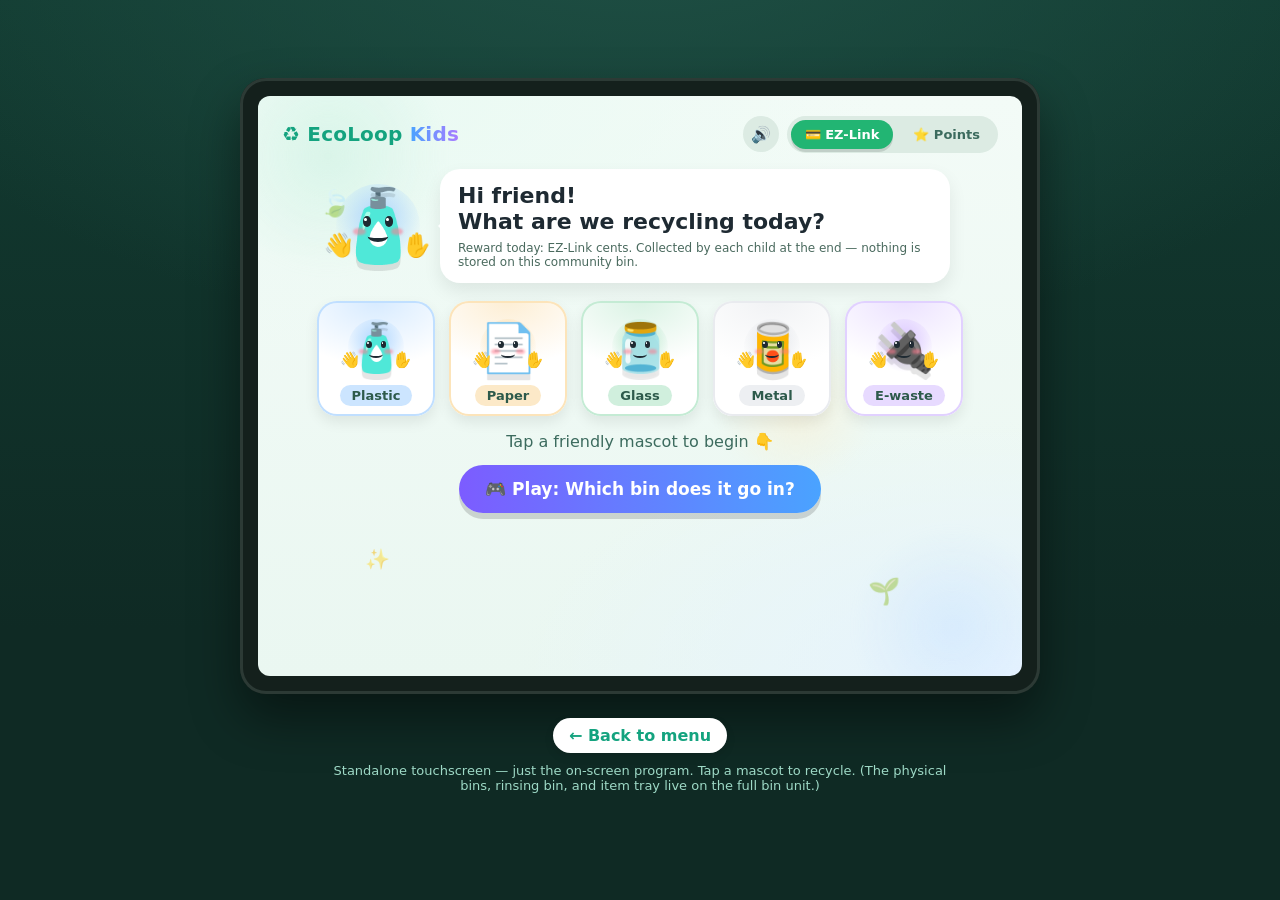
==== commit 527952f6: "addition of game + fixing bin simulation" ====
--- a/digital-prototype/kiosk/index.html
+++ b/digital-prototype/kiosk/index.html
@@ -31,6 +31,8 @@
 
           <!-- Floating "Good job!" praise pop -->
           <div class="praise-pop" id="praisePop" aria-live="polite"></div>
+          <!-- Red "Incorrect" rejection pop (wrong bin) -->
+          <div class="reject-pop" id="rejectPop" aria-live="assertive"></div>
 
           <!-- IDLE / WELCOME -->
           <section class="view view-idle active" id="view-idle">
@@ -222,55 +224,8 @@
       </div>
     </div>
 
-    <!-- Compact bin strip: the program's stations live here so the same
-         logic (light up, open slot, rinsing) works on the standalone too. -->
-    <div class="bin-strip">
-      <div class="bin-row" id="binRow">
-        <div class="station" data-material="plastic" style="--c:#4aa3ff">
-          <div class="station-head"><span class="station-emoji">🧴</span><span class="station-name">Plastic</span></div>
-          <div class="station-slot"><span class="slot-mouth"></span></div>
-          <div class="sensor"><span class="sensor-dot"></span>sensor</div>
-        </div>
-        <div class="station" data-material="paper" style="--c:#f6b23b">
-          <div class="station-head"><span class="station-emoji">📄</span><span class="station-name">Paper</span></div>
-          <div class="station-slot"><span class="slot-mouth"></span></div>
-          <div class="sensor"><span class="sensor-dot"></span>sensor</div>
-        </div>
-        <div class="station" data-material="glass" style="--c:#57c785">
-          <div class="station-head"><span class="station-emoji">🫙</span><span class="station-name">Glass</span></div>
-          <div class="station-slot"><span class="slot-mouth"></span></div>
-          <div class="sensor"><span class="sensor-dot"></span>sensor</div>
-        </div>
-        <div class="station" data-material="metal" style="--c:#c0c6d0">
-          <div class="station-head"><span class="station-emoji">🥫</span><span class="station-name">Metal</span></div>
-          <div class="station-slot"><span class="slot-mouth"></span></div>
-          <div class="sensor"><span class="sensor-dot"></span>sensor</div>
-        </div>
-        <div class="station" data-material="ewaste" style="--c:#a97bff">
-          <div class="station-head"><span class="station-emoji">🔌</span><span class="station-name">E-waste</span></div>
-          <div class="station-slot"><span class="slot-mouth"></span></div>
-          <div class="sensor"><span class="sensor-dot"></span>sensor</div>
-        </div>
-        <div class="station rinse" data-material="rinse">
-          <div class="station-head"><span class="station-emoji">🚰</span><span class="station-name">Rinsing Bin</span></div>
-          <div class="sink-basin"><div class="tap">🚰</div><div class="sink-water" id="sinkWater"></div></div>
-          <div class="rinse-note">water + soap</div>
-        </div>
-      </div>
-    </div>
-
-    <!-- Practice item tray (same as the bin) -->
-    <aside class="tray-panel">
-      <div class="tray-header">
-        <h3>🧺 Try an item</h3>
-        <p>Drag an item onto the screen (or tap it). The bin figures out the material and whether it's clean or dirty — just like the real one!</p>
-      </div>
-      <div class="item-tray" id="itemTray"></div>
-      <p class="tray-hint">Clean = ready to recycle. Dirty = rinse me first!</p>
-    </aside>
-
     <a class="home-link" href="../index.html">← Back to menu</a>
-    <p class="caption">Standalone touchscreen — the same program that runs on the bin's built-in screen.</p>
+    <p class="caption">Standalone touchscreen — just the on-screen program. Tap a mascot to recycle. (The physical bins, rinsing bin, and item tray live on the full bin unit.)</p>
   </div>
 
   <!-- Reuse the exact program logic from the bin screen -->
--- a/digital-prototype/bin/bin.css
+++ b/digital-prototype/bin/bin.css
@@ -746,3 +746,91 @@
 .game-feedback.hint { color: #c0502b; animation: shake .5s; }
 
 .game-buttons { display: flex; gap: 10px; flex-wrap: wrap; justify-content: center; margin-top: 4px; }
+
+/* ================= Drag-into-bin simulation feedback ================= */
+
+/* highlight a bin while an item is dragged over it */
+.station.drop-over {
+  border-color: #22b573;
+  box-shadow: 0 0 0 4px rgba(34,181,115,.35), 0 0 26px rgba(34,181,115,.5);
+  transform: translateY(-4px);
+}
+
+/* WRONG bin: flash red + shake (rejection) */
+.station.reject {
+  animation: rejectFlash .55s ease 2;
+  border-color: #ff3b3b;
+}
+@keyframes rejectFlash {
+  0%, 100% { box-shadow: none; transform: translateX(0); }
+  20% { box-shadow: 0 0 0 5px rgba(255,59,59,.5), 0 0 34px rgba(255,59,59,.6); }
+  30% { transform: translateX(-6px); }
+  50% { transform: translateX(6px); background: #ffe3e3; }
+  70% { transform: translateX(-4px); }
+}
+/* red X badge pops on the rejected bin */
+.station.reject::before {
+  content: "❌";
+  position: absolute; top: -14px; left: 50%; transform: translateX(-50%);
+  font-size: 30px; z-index: 5;
+  animation: pop .4s ease;
+}
+
+/* CORRECT bin gentle green nudge after a wrong attempt (shows where to go) */
+.station.hint-correct {
+  border-color: #22b573;
+  box-shadow: 0 0 0 4px rgba(34,181,115,.4), 0 0 30px rgba(34,181,115,.55);
+  animation: hintBounce .5s ease 2;
+}
+.station.hint-correct::before {
+  content: "👉";
+  position: absolute; top: -14px; left: 50%; transform: translateX(-50%);
+  font-size: 26px; z-index: 5;
+}
+@keyframes hintBounce { 0%,100%{ transform: translateY(0) } 50%{ transform: translateY(-6px) } }
+
+/* ================= Red "Incorrect" rejection banner ================= */
+.reject-pop {
+  position: absolute; top: 12px; left: 50%; transform: translate(-50%, -20px);
+  z-index: 30; pointer-events: none;
+  background: #ff3b3b; color: #fff;
+  font-weight: 900; font-size: 16px; text-align: center;
+  padding: 10px 22px; border-radius: 16px; max-width: 90%;
+  box-shadow: 0 8px 20px rgba(255,59,59,.4);
+  opacity: 0;
+}
+.reject-pop.show { animation: rejectBanner 2.6s ease forwards; }
+@keyframes rejectBanner {
+  0%   { opacity: 0; transform: translate(-50%, -20px) scale(.6); }
+  10%  { opacity: 1; transform: translate(-50%, 4px) scale(1.06); }
+  20%  { transform: translate(-50%, 0) scale(1); }
+  85%  { opacity: 1; transform: translate(-50%, 0) scale(1); }
+  100% { opacity: 0; transform: translate(-50%, -10px) scale(.95); }
+}
+/* whole screen gives a subtle red pulse on rejection */
+.reject-pop.show ~ .view.active { animation: screenReject .5s ease; }
+@keyframes screenReject {
+  0%,100% { box-shadow: none; }
+  50% { box-shadow: inset 0 0 0 6px rgba(255,59,59,.35); }
+}
+
+/* ================= "Please rinse me" prompt on the rinsing bin ================= */
+/* When a dirty item is placed, the real rinsing bin pulses to invite the child
+   to rinse it themselves (the bin does NOT auto-wash for them). */
+.station.rinse.needs-rinse {
+  border-color: #3aa0e0;
+  box-shadow: 0 0 0 4px rgba(58,160,224,.4), 0 0 30px rgba(58,160,224,.6);
+  animation: rinseCallout 1s ease-in-out infinite;
+}
+.station.rinse.needs-rinse::before {
+  content: "👋 rinse me here!";
+  position: absolute; top: -20px; left: 50%; transform: translateX(-50%);
+  white-space: nowrap;
+  background: #3aa0e0; color: #fff; font-size: 10px; font-weight: 800;
+  padding: 3px 10px; border-radius: 999px; z-index: 6;
+  box-shadow: 0 4px 8px rgba(0,0,0,.2);
+}
+@keyframes rinseCallout {
+  0%,100% { transform: translateY(0); }
+  50% { transform: translateY(-5px); }
+}
--- a/digital-prototype/kiosk/styles.css
+++ b/digital-prototype/kiosk/styles.css
@@ -1,7 +1,9 @@
 /* ============================================================
    EcoLoop Kids — Standalone touchscreen frame
    The program styles come from ../bin/bin.css. This file only
-   frames that program as a standalone kiosk (no physical bin body).
+   frames that program as a standalone touchscreen — SCREEN ONLY.
+   (The physical bins, rinsing bin, and item tray live on the full
+    bin unit at ../bin/bin.html, not here.)
    ============================================================ */
 
 body.kiosk-standalone {
@@ -22,47 +24,27 @@
   display: flex;
   flex-direction: column;
   align-items: center;
+  justify-content: center;
+  min-height: 100vh;
 }
 
-/* The standalone screen: same bezel/glass look as the bin, centred */
+/* The standalone screen: same bezel/glass look as the bin, centred + a bit larger */
 .kiosk-standalone .screen-bezel {
   width: 100%;
-  max-width: 760px;
+  max-width: 800px;
   background: #14201c;
   border-radius: 26px;
-  padding: 16px;
+  padding: 18px;
   box-shadow: 0 24px 50px rgba(0,0,0,.45), inset 0 0 0 3px #2c3a35;
 }
 .kiosk-standalone .screen-glass {
-  height: 560px;
+  height: 580px;
 }
 
-/* Compact bin strip beneath the screen (stations drive the program logic) */
-.bin-strip {
-  width: 100%;
-  max-width: 760px;
-  margin-top: 20px;
-  background: linear-gradient(180deg, #e4e9ee, #cdd4dc);
-  border: 3px solid #99a2ad;
-  border-radius: 18px;
-  padding: 16px;
-}
-.kiosk-standalone .bin-row {
-  display: grid;
-  grid-template-columns: repeat(6, 1fr);
-  gap: 10px;
-}
-/* the stations here are shorter than on the full bin unit */
-.kiosk-standalone .station { min-height: auto; padding: 8px 6px 6px; }
-.kiosk-standalone .station-slot { margin-top: 8px; height: 26px; }
-.kiosk-standalone .sink-basin { min-height: 56px; }
-
-.kiosk-standalone .tray-panel { max-width: 760px; }
-
-/* nav / caption inherit colour tweaks for the dark backdrop */
-.kiosk-standalone .caption { color: #9ed9c6; }
+/* nav / caption tweaks for the dark backdrop */
+.kiosk-standalone .home-link { margin-top: 24px; }
+.kiosk-standalone .caption { color: #9ed9c6; max-width: 620px; }
 
 @media (max-width: 780px) {
-  .kiosk-standalone .screen-glass { height: 600px; }
-  .kiosk-standalone .bin-row { grid-template-columns: repeat(3, 1fr); }
+  .kiosk-standalone .screen-glass { height: 620px; }
 }
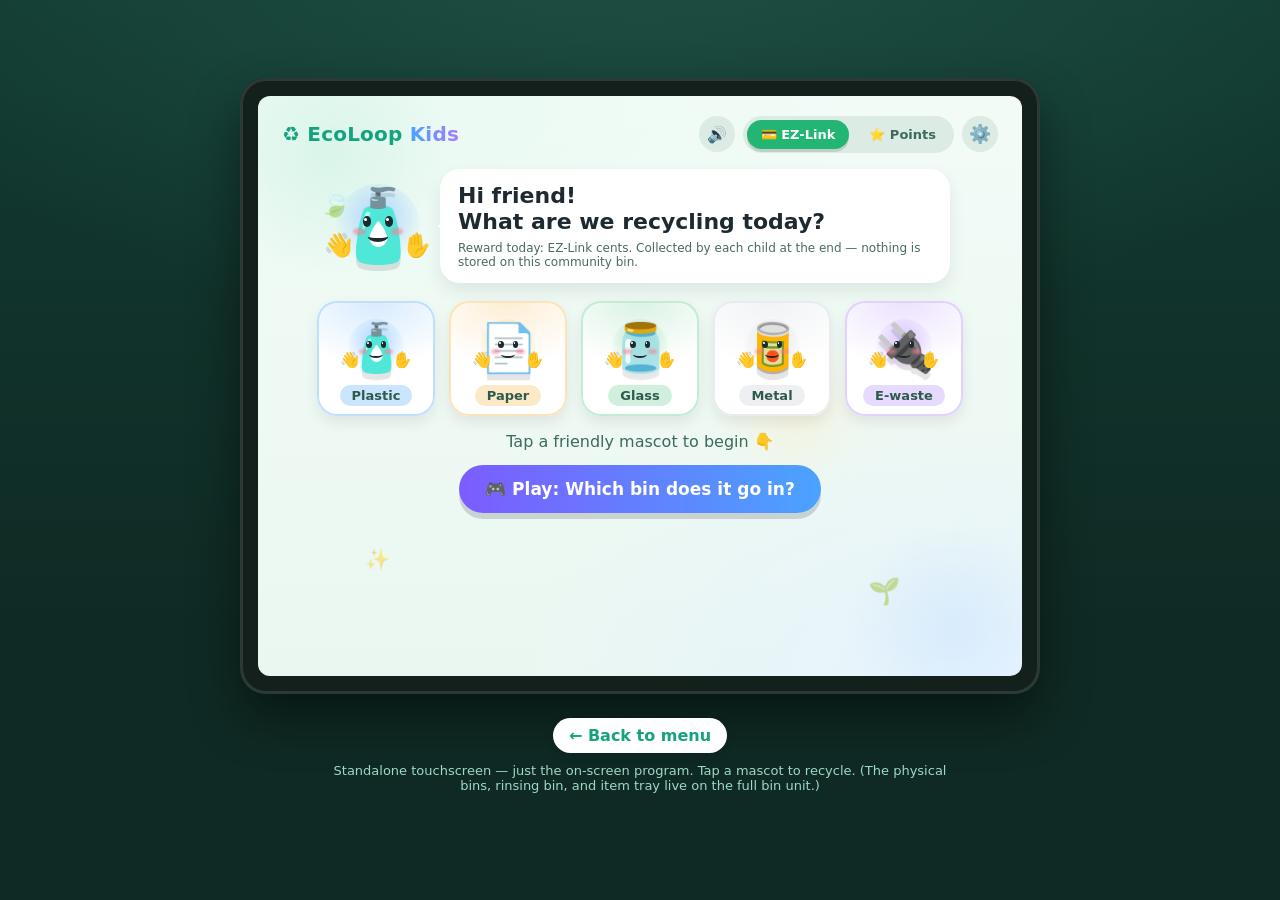
==== commit f4469e5f: "points customisation add" ====
--- a/digital-prototype/kiosk/index.html
+++ b/digital-prototype/kiosk/index.html
@@ -44,6 +44,7 @@
                   <button class="mode-btn on" data-mode="ezlink">💳 EZ-Link</button>
                   <button class="mode-btn" data-mode="points">⭐ Points</button>
                 </div>
+                <button class="settings-btn" id="btnOpenSettings" aria-label="Teacher settings" title="Teacher / Admin settings">⚙️</button>
               </div>
             </div>
 
@@ -218,6 +219,119 @@
             <button class="btn btn-again" id="btnAgain">🔁 Recycle another item</button>
           </section>
 
+        <!-- PIN ENTRY (gate before settings) -->
+          <section class="view view-pin" id="view-pin">
+            <div class="pin-wrap">
+              <div class="pin-icon">🔐</div>
+              <h2 class="pin-title">Teacher / Admin Access</h2>
+              <p class="pin-sub">Enter the 4-digit PIN to continue.<br><span class="pin-default">Default PIN: 0000</span></p>
+              <div class="pin-dots" id="pinDots">
+                <span class="pin-dot" id="pd0"></span>
+                <span class="pin-dot" id="pd1"></span>
+                <span class="pin-dot" id="pd2"></span>
+                <span class="pin-dot" id="pd3"></span>
+              </div>
+              <p class="pin-error hidden" id="pinError">❌ Incorrect PIN. Try again.</p>
+              <div class="pin-keypad">
+                <button class="pin-key" data-k="1">1</button>
+                <button class="pin-key" data-k="2">2</button>
+                <button class="pin-key" data-k="3">3</button>
+                <button class="pin-key" data-k="4">4</button>
+                <button class="pin-key" data-k="5">5</button>
+                <button class="pin-key" data-k="6">6</button>
+                <button class="pin-key" data-k="7">7</button>
+                <button class="pin-key" data-k="8">8</button>
+                <button class="pin-key" data-k="9">9</button>
+                <button class="pin-key pin-clear" id="pinClear">⌫</button>
+                <button class="pin-key" data-k="0">0</button>
+                <button class="pin-key pin-cancel" id="pinCancel">✕</button>
+              </div>
+            </div>
+          </section>
+
+          <!-- TEACHER SETTINGS PANEL -->
+          <section class="view view-settings" id="view-settings">
+            <div class="settings-topbar">
+              <h2 class="settings-title">⚙️ Teacher Settings</h2>
+              <button class="btn btn-back settings-close" id="btnCloseSettings">✕ Close</button>
+            </div>
+            <div class="settings-body">
+              <div class="settings-card">
+                <h3 class="settings-card-title">📚 Recycling Mode</h3>
+                <div class="mode-options">
+                  <label class="mode-opt"><input type="radio" name="recycleMode" value="learning" id="modeLearning"><span><strong>Learning Mode</strong><small>Rewards correct sorting and cleaning</small></span></label>
+                  <label class="mode-opt"><input type="radio" name="recycleMode" value="recycling" id="modeRecycling"><span><strong>Recycling Mode</strong><small>Rewards the amount recycled</small></span></label>
+                  <label class="mode-opt"><input type="radio" name="recycleMode" value="challenge" id="modeChallenge"><span><strong>Challenge Mode</strong><small>Competitions between students / classes</small></span></label>
+                </div>
+              </div>
+              <div class="settings-card">
+                <h3 class="settings-card-title">♻️ Points per 100 g (per material)</h3>
+                <div class="material-rows">
+                  <div class="mat-row" style="--c:#4aa3ff"><span class="mat-emoji">🧴</span><span class="mat-name">Plastic</span><input class="mat-input" type="number" id="ptPlastic" min="0" max="999" value="10"><span class="mat-unit">pts</span></div>
+                  <div class="mat-row" style="--c:#f6b23b"><span class="mat-emoji">📄</span><span class="mat-name">Paper</span><input class="mat-input" type="number" id="ptPaper" min="0" max="999" value="5"><span class="mat-unit">pts</span></div>
+                  <div class="mat-row" style="--c:#57c785"><span class="mat-emoji">🫙</span><span class="mat-name">Glass</span><input class="mat-input" type="number" id="ptGlass" min="0" max="999" value="8"><span class="mat-unit">pts</span></div>
+                  <div class="mat-row" style="--c:#c0c6d0"><span class="mat-emoji">🥫</span><span class="mat-name">Metal</span><input class="mat-input" type="number" id="ptMetal" min="0" max="999" value="8"><span class="mat-unit">pts</span></div>
+                  <div class="mat-row" style="--c:#a97bff"><span class="mat-emoji">🔌</span><span class="mat-name">E-waste</span><input class="mat-input" type="number" id="ptEwaste" min="0" max="999" value="15"><span class="mat-unit">pts</span></div>
+                </div>
+              </div>
+              <div class="settings-card">
+                <h3 class="settings-card-title">✖️ Point Multipliers (per material)</h3>
+                <div class="material-rows">
+                  <div class="mat-row" style="--c:#4aa3ff"><span class="mat-emoji">🧴</span><span class="mat-name">Plastic</span><input class="mat-input" type="number" id="mxPlastic" min="1" max="10" step="0.5" value="1"><span class="mat-unit">×</span></div>
+                  <div class="mat-row" style="--c:#f6b23b"><span class="mat-emoji">📄</span><span class="mat-name">Paper</span><input class="mat-input" type="number" id="mxPaper" min="1" max="10" step="0.5" value="1"><span class="mat-unit">×</span></div>
+                  <div class="mat-row" style="--c:#57c785"><span class="mat-emoji">🫙</span><span class="mat-name">Glass</span><input class="mat-input" type="number" id="mxGlass" min="1" max="10" step="0.5" value="1"><span class="mat-unit">×</span></div>
+                  <div class="mat-row" style="--c:#c0c6d0"><span class="mat-emoji">🥫</span><span class="mat-name">Metal</span><input class="mat-input" type="number" id="mxMetal" min="1" max="10" step="0.5" value="1"><span class="mat-unit">×</span></div>
+                  <div class="mat-row" style="--c:#a97bff"><span class="mat-emoji">🔌</span><span class="mat-name">E-waste</span><input class="mat-input" type="number" id="mxEwaste" min="1" max="10" step="0.5" value="2"><span class="mat-unit">×</span></div>
+                </div>
+              </div>
+              <div class="settings-card">
+                <h3 class="settings-card-title">🌟 Bonus Points for Good Habits</h3>
+                <div class="bonus-rows">
+                  <div class="bonus-row"><span class="bonus-label">✅ Correctly sorted item</span><input class="mat-input" type="number" id="bonusSort" min="0" max="99" value="5"><span class="mat-unit">pts</span></div>
+                  <div class="bonus-row"><span class="bonus-label">🧼 Recycled a clean item</span><input class="mat-input" type="number" id="bonusClean" min="0" max="99" value="5"><span class="mat-unit">pts</span></div>
+                  <div class="bonus-row"><span class="bonus-label">🚰 Washed a dirty item correctly</span><input class="mat-input" type="number" id="bonusWash" min="0" max="99" value="10"><span class="mat-unit">pts</span></div>
+                </div>
+              </div>
+              <div class="settings-card">
+                <h3 class="settings-card-title">📊 Limits &amp; Goals</h3>
+                <div class="bonus-rows">
+                  <div class="bonus-row"><span class="bonus-label">🛑 Max points per student per day</span><input class="mat-input" type="number" id="dailyMax" min="0" max="9999" value="200"><span class="mat-unit">pts</span></div>
+                  <div class="bonus-row"><span class="bonus-label">🏫 Class goal (total EcoPoints)</span><input class="mat-input" type="number" id="classGoal" min="0" max="99999" value="5000"><span class="mat-unit">pts</span></div>
+                  <div class="bonus-row"><span class="bonus-label">📅 Goal deadline</span><input class="mat-input mat-input-date" type="date" id="goalDate"></div>
+                </div>
+              </div>
+              <div class="settings-card">
+                <h3 class="settings-card-title">🏆 Reward Milestones</h3>
+                <div class="bonus-rows">
+                  <div class="bonus-row"><span class="bonus-label">🌱 Eco Rookie</span><input class="mat-input" type="number" id="ms1Pts" min="0" max="9999" value="100"><span class="mat-unit">pts</span></div>
+                  <div class="bonus-row"><span class="bonus-label">⭐ Eco Hero</span><input class="mat-input" type="number" id="ms2Pts" min="0" max="9999" value="250"><span class="mat-unit">pts</span></div>
+                  <div class="bonus-row"><span class="bonus-label">🏆 Eco Champion</span><input class="mat-input" type="number" id="ms3Pts" min="0" max="9999" value="500"><span class="mat-unit">pts</span></div>
+                </div>
+              </div>
+              <div class="settings-card">
+                <h3 class="settings-card-title">🎉 Special Bonus Period</h3>
+                <div class="bonus-rows">
+                  <div class="bonus-row"><span class="bonus-label">✏️ Period name</span><input class="mat-input mat-input-text" type="text" id="bonusPeriodName" placeholder="e.g. Recycling Week" maxlength="30"></div>
+                  <div class="bonus-row"><span class="bonus-label">✖️ Multiplier during period</span><input class="mat-input" type="number" id="bonusPeriodMx" min="1" max="10" step="0.5" value="2"><span class="mat-unit">×</span></div>
+                  <div class="bonus-row"><span class="bonus-label">📅 Start date</span><input class="mat-input mat-input-date" type="date" id="bonusPeriodStart"></div>
+                  <div class="bonus-row"><span class="bonus-label">📅 End date</span><input class="mat-input mat-input-date" type="date" id="bonusPeriodEnd"></div>
+                </div>
+              </div>
+              <div class="settings-card">
+                <h3 class="settings-card-title">🔑 Change PIN</h3>
+                <div class="bonus-rows">
+                  <div class="bonus-row"><span class="bonus-label">New 4-digit PIN</span><input class="mat-input" type="password" id="newPin" maxlength="4" placeholder="••••" inputmode="numeric" pattern="[0-9]{4}"></div>
+                  <div class="bonus-row"><span class="bonus-label">Confirm new PIN</span><input class="mat-input" type="password" id="confirmPin" maxlength="4" placeholder="••••" inputmode="numeric" pattern="[0-9]{4}"></div>
+                  <p class="pin-change-msg hidden" id="pinChangeMsg"></p>
+                </div>
+              </div>
+            </div>
+            <div class="settings-footer">
+              <button class="btn btn-save-settings" id="btnSaveSettings">💾 Save Settings</button>
+              <p class="save-msg hidden" id="saveMsg">✅ Settings saved!</p>
+            </div>
+          </section>
+
         </div>
         <!-- ===== /PROGRAM ===== -->
 
--- a/digital-prototype/bin/bin.css
+++ b/digital-prototype/bin/bin.css
@@ -834,3 +834,169 @@
   0%,100% { transform: translateY(0); }
   50% { transform: translateY(-5px); }
 }
+
+/* ================= Settings gear button ================= */
+.settings-btn {
+  border: none; cursor: pointer; font-size: 18px;
+  width: 36px; height: 36px; border-radius: 50%;
+  background: #dcebe3; color: #14a37f;
+  display: grid; place-items: center;
+  transition: transform .3s ease, background .15s ease;
+  flex-shrink: 0;
+}
+.settings-btn:hover { transform: rotate(60deg); background: #c8e0d5; }
+
+/* ================= PIN entry view ================= */
+.view-pin {
+  display: none; flex-direction: column;
+  align-items: center; justify-content: center;
+  text-align: center; padding: 20px 16px;
+  background:
+    radial-gradient(120% 80% at 50% 0%, #e0f0ff 0%, transparent 55%),
+    var(--screen-bg);
+}
+.view-pin.active { display: flex; }
+
+.pin-wrap { width: 100%; max-width: 320px; }
+.pin-icon { font-size: 48px; margin-bottom: 6px; animation: bob 2s ease-in-out infinite; }
+.pin-title { font-size: 22px; font-weight: 900; color: var(--ink); margin-bottom: 4px; }
+.pin-sub { font-size: 13px; color: #4a6a5e; margin-bottom: 14px; line-height: 1.4; }
+.pin-default {
+  display: inline-block; background: #fff3cd; color: #856404;
+  border-radius: 8px; padding: 2px 8px; font-size: 12px; font-weight: 700;
+}
+
+.pin-dots {
+  display: flex; gap: 14px; justify-content: center; margin-bottom: 10px;
+}
+.pin-dot {
+  width: 18px; height: 18px; border-radius: 50%;
+  border: 3px solid #b0c8be; background: transparent;
+  transition: background .15s ease, border-color .15s ease;
+}
+.pin-dot.filled { background: #22b573; border-color: #22b573; }
+
+.pin-error {
+  font-size: 14px; font-weight: 700; color: var(--danger);
+  background: #ffe9e9; border-radius: 10px; padding: 6px 12px;
+  margin-bottom: 10px; animation: shake .4s ease;
+}
+
+.pin-keypad {
+  display: grid; grid-template-columns: repeat(3, 1fr); gap: 10px;
+  margin-top: 10px;
+}
+.pin-key {
+  border: none; cursor: pointer; font-family: inherit;
+  font-size: 22px; font-weight: 800; height: 56px; border-radius: 16px;
+  background: #fff; color: var(--ink);
+  box-shadow: 0 4px 10px rgba(0,0,0,.09);
+  transition: transform .1s ease, background .1s ease;
+}
+.pin-key:active { transform: scale(.94); background: #e8f4ee; }
+.pin-clear  { background: #fff3e0; color: #c07000; }
+.pin-cancel { background: #ffeaea; color: #c0302b; }
+
+/* ================= Settings panel ================= */
+.view-settings {
+  display: none; flex-direction: column;
+  overflow: hidden;
+  background: var(--screen-bg);
+}
+.view-settings.active { display: flex; }
+
+.settings-topbar {
+  display: flex; justify-content: space-between; align-items: center;
+  padding: 12px 16px 10px;
+  background: linear-gradient(90deg, #22b573, #14a37f);
+  flex-shrink: 0;
+}
+.settings-title { font-size: 18px; font-weight: 900; color: #fff; }
+.settings-close {
+  background: rgba(255,255,255,.25) !important; color: #fff !important;
+  font-size: 14px !important; padding: 8px 14px !important;
+  box-shadow: none !important;
+}
+.settings-close:hover { background: rgba(255,255,255,.4) !important; }
+
+.settings-body {
+  flex: 1; overflow-y: auto; padding: 14px 14px 0;
+  display: flex; flex-direction: column; gap: 12px;
+}
+/* scrollbar */
+.settings-body::-webkit-scrollbar { width: 6px; }
+.settings-body::-webkit-scrollbar-track { background: transparent; }
+.settings-body::-webkit-scrollbar-thumb { background: #c8ddd5; border-radius: 999px; }
+
+.settings-card {
+  background: #fff; border-radius: 16px; padding: 14px;
+  box-shadow: 0 4px 12px rgba(0,0,0,.06);
+}
+.settings-card-title {
+  font-size: 14px; font-weight: 900; color: #14a37f;
+  margin-bottom: 10px; display: flex; align-items: center; gap: 6px;
+}
+
+/* Mode radio buttons */
+.mode-options { display: flex; flex-direction: column; gap: 8px; }
+.mode-opt {
+  display: flex; align-items: flex-start; gap: 10px;
+  background: #f4faf7; border-radius: 12px; padding: 10px 12px;
+  cursor: pointer; border: 2px solid transparent;
+  transition: border-color .15s ease, background .15s ease;
+}
+.mode-opt:has(input:checked) { border-color: #22b573; background: #eafff5; }
+.mode-opt input { margin-top: 3px; accent-color: #22b573; flex-shrink: 0; }
+.mode-opt strong { font-size: 14px; display: block; color: var(--ink); }
+.mode-opt small  { font-size: 12px; color: #5a7a6e; }
+
+/* Per-material rows */
+.material-rows, .bonus-rows { display: flex; flex-direction: column; gap: 8px; }
+.mat-row, .bonus-row {
+  display: flex; align-items: center; gap: 8px;
+  background: #f6faf8; border-radius: 10px; padding: 8px 10px;
+  border-left: 4px solid color-mix(in srgb, var(--c, #22b573) 70%, #fff);
+}
+.mat-emoji { font-size: 22px; flex-shrink: 0; }
+.mat-name, .bonus-label {
+  flex: 1; font-size: 13px; font-weight: 700; color: #2d5a4b; min-width: 0;
+}
+.mat-input {
+  width: 64px; padding: 6px 8px; border-radius: 8px; text-align: center;
+  border: 2px solid #c8ddd5; font-family: inherit; font-size: 14px;
+  font-weight: 800; color: var(--ink); background: #fff;
+  transition: border-color .15s ease;
+  flex-shrink: 0;
+}
+.mat-input:focus { outline: none; border-color: #22b573; }
+.mat-input-date { width: 130px; font-size: 12px; }
+.mat-input-text { width: 130px; font-size: 12px; }
+.mat-unit { font-size: 13px; font-weight: 800; color: #5a7a6e; flex-shrink: 0; min-width: 18px; }
+
+/* PIN change feedback */
+.pin-change-msg {
+  font-size: 13px; font-weight: 700; margin-top: 6px; padding: 6px 10px;
+  border-radius: 8px; background: #f4faf7;
+}
+
+/* Settings footer */
+.settings-footer {
+  padding: 12px 14px 14px; flex-shrink: 0;
+  background: #f0f7f3;
+  border-top: 2px solid #ddeee6;
+  display: flex; align-items: center; gap: 12px;
+}
+.btn-save-settings {
+  background: linear-gradient(90deg, #22b573, #14a37f);
+  font-size: 16px; padding: 12px 24px;
+  border: none; cursor: pointer; font-family: inherit; font-weight: 800;
+  color: #fff; border-radius: 999px;
+  box-shadow: 0 5px 0 rgba(0,0,0,.12);
+  transition: transform .12s ease, filter .12s ease;
+}
+.btn-save-settings:hover { filter: brightness(1.07); }
+.btn-save-settings:active { transform: translateY(3px); box-shadow: 0 2px 0 rgba(0,0,0,.12); }
+.save-msg {
+  font-size: 14px; font-weight: 800; color: #14a37f;
+  animation: pop .3s ease;
+}
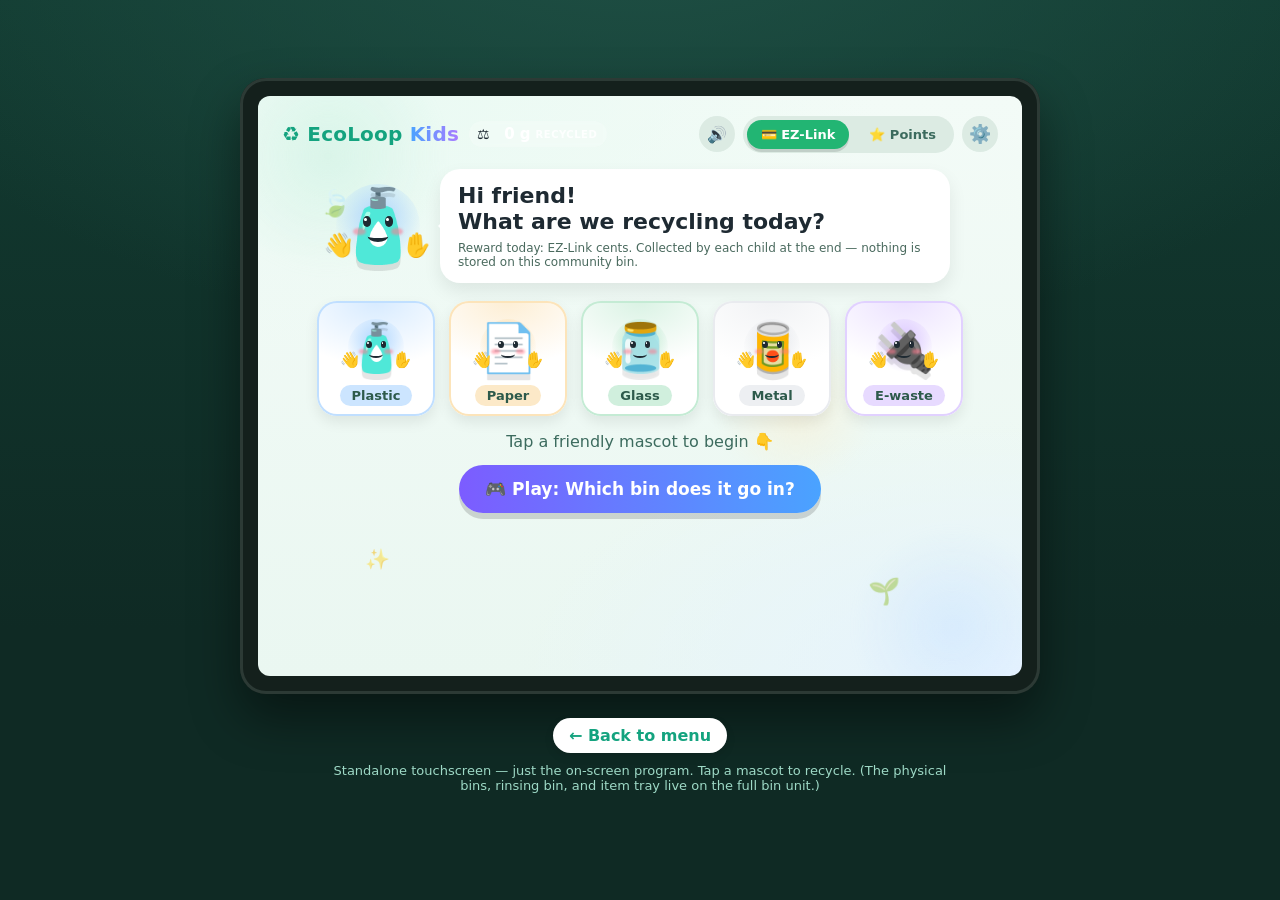
==== commit b2b63f1a: "wastage add" ====
--- a/digital-prototype/kiosk/index.html
+++ b/digital-prototype/kiosk/index.html
@@ -37,7 +37,14 @@
           <!-- IDLE / WELCOME -->
           <section class="view view-idle active" id="view-idle">
             <div class="scr-topline">
-              <span class="scr-logo">♻️ EcoLoop <span class="logo-kids">Kids</span></span>
+              <div class="topline-left">
+                <span class="scr-logo">♻️ EcoLoop <span class="logo-kids">Kids</span></span>
+                <div class="waste-counter" id="wasteCounter" title="Total waste recycled this session">
+                  <span class="waste-icon">⚖️</span>
+                  <span class="waste-total" id="wasteTotal">0 g</span>
+                  <span class="waste-label">recycled</span>
+                </div>
+              </div>
               <div class="topline-right">
                 <button class="sound-btn" id="soundBtn" aria-label="Sound on">🔊</button>
                 <div class="mode-toggle" title="Choose the reward for today">
--- a/digital-prototype/bin/bin.css
+++ b/digital-prototype/bin/bin.css
@@ -1000,3 +1000,35 @@
   font-size: 14px; font-weight: 800; color: #14a37f;
   animation: pop .3s ease;
 }
+
+/* ================= Topline layout update (left + right) ================= */
+.scr-topline {
+  justify-content: space-between;
+  align-items: center;
+}
+.topline-left {
+  display: flex; align-items: center; gap: 10px; flex-shrink: 0;
+}
+
+/* ================= Waste counter (top-left) ================= */
+.waste-counter {
+  display: flex; align-items: center; gap: 5px;
+  background: rgba(255,255,255,.22);
+  border-radius: 999px; padding: 4px 10px 4px 8px;
+  backdrop-filter: blur(2px);
+}
+.waste-icon { font-size: 14px; }
+.waste-total {
+  font-size: 15px; font-weight: 900; color: #fff;
+  min-width: 36px; text-align: right;
+}
+.waste-label {
+  font-size: 10px; font-weight: 700; color: rgba(255,255,255,.85);
+  text-transform: uppercase; letter-spacing: .5px;
+}
+@keyframes wastePopAnim {
+  0%   { transform: scale(1); }
+  40%  { transform: scale(1.25); color: #ffe14d; }
+  100% { transform: scale(1); }
+}
+.waste-total.pop-anim { animation: wastePopAnim .45s ease; }
